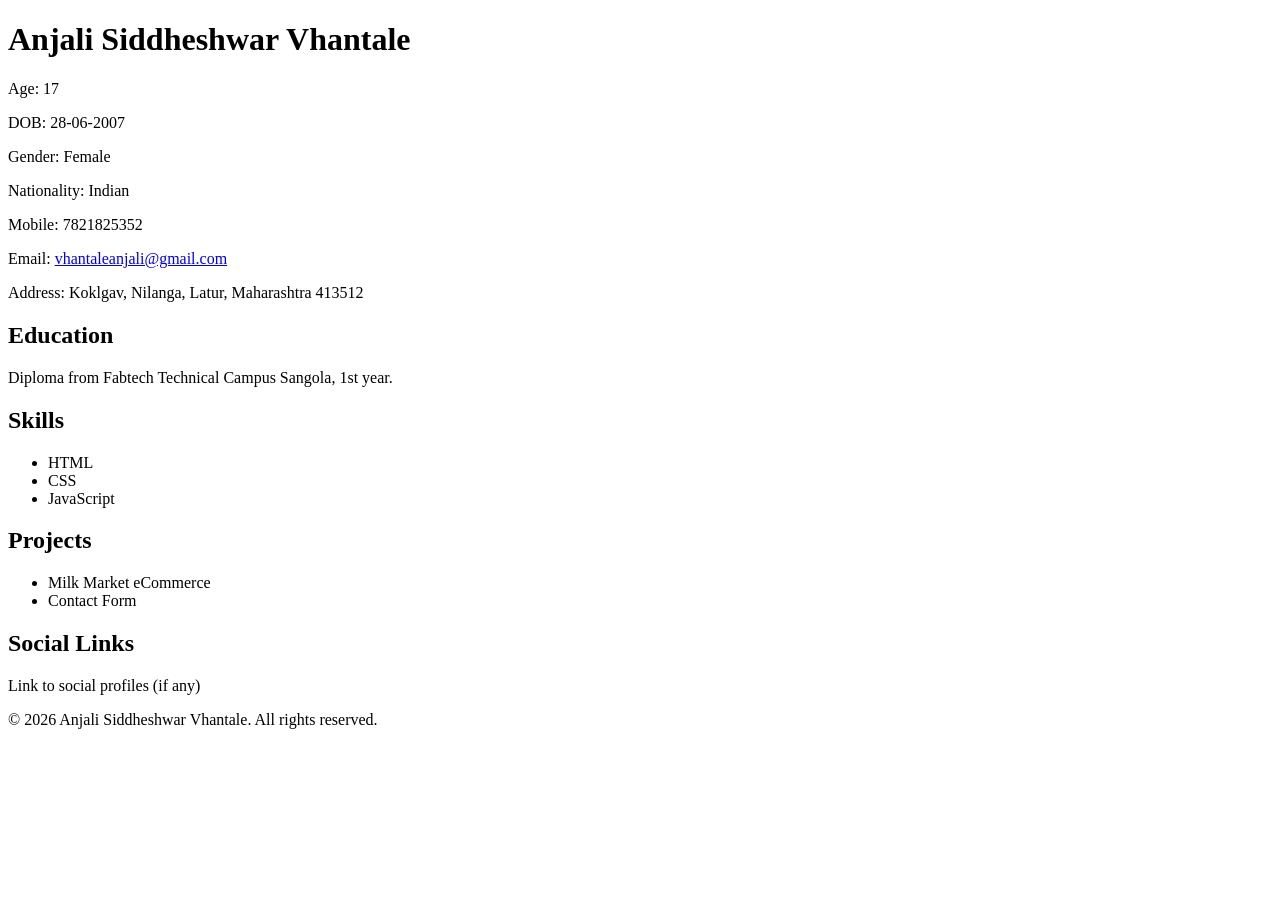
==== index.html @ 1d616eb3 "Create index.html for Anjali Siddheshwar Vhantale's portfolio" ====
<!DOCTYPE html>
<html lang="en">
<head>
    <meta charset="UTF-8">
    <meta name="viewport" content="width=device-width, initial-scale=1.0">
    <title>Anjali Siddheshwar Vhantale's Portfolio</title>
    <link rel="stylesheet" href="styles.css">
</head>
<body>
    <header>
        <h1>Anjali Siddheshwar Vhantale</h1>
        <p>Age: 17</p>
        <p>DOB: 28-06-2007</p>
        <p>Gender: Female</p>
        <p>Nationality: Indian</p>
        <p>Mobile: 7821825352</p>
        <p>Email: <a href="mailto:vhantaleanjali@gmail.com">vhantaleanjali@gmail.com</a></p>
        <p>Address: Koklgav, Nilanga, Latur, Maharashtra 413512</p>
    </header>
    <main>
        <section>
            <h2>Education</h2>
            <p>Diploma from Fabtech Technical Campus Sangola, 1st year.</p>
        </section>
        <section>
            <h2>Skills</h2>
            <ul>
                <li>HTML</li>
                <li>CSS</li>
                <li>JavaScript</li>
            </ul>
        </section>
        <section>
            <h2>Projects</h2>
            <ul>
                <li>Milk Market eCommerce</li>
                <li>Contact Form</li>
            </ul>
        </section>
        <section>
            <h2>Social Links</h2>
            <p>Link to social profiles (if any)</p>
        </section>
    </main>
    <footer>
        <p>&copy; 2026 Anjali Siddheshwar Vhantale. All rights reserved.</p>
    </footer>
</body>
</html>
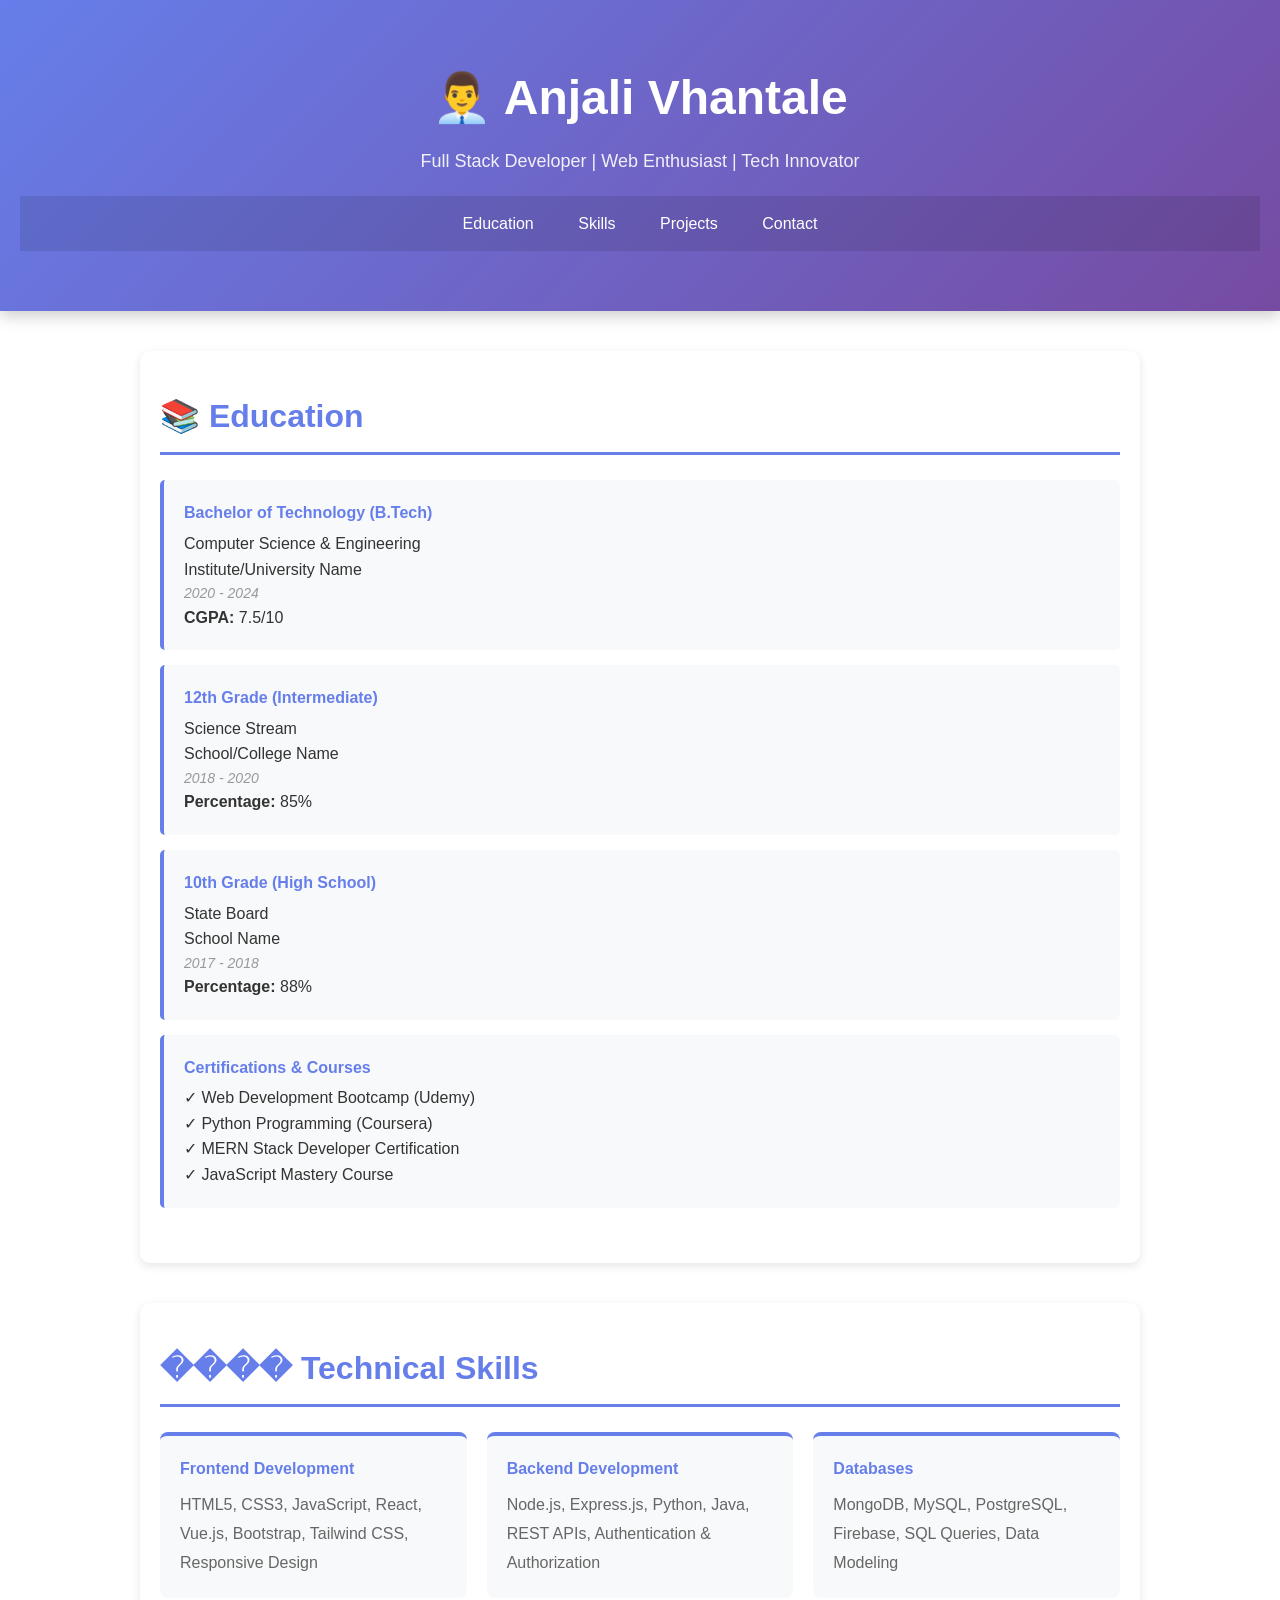
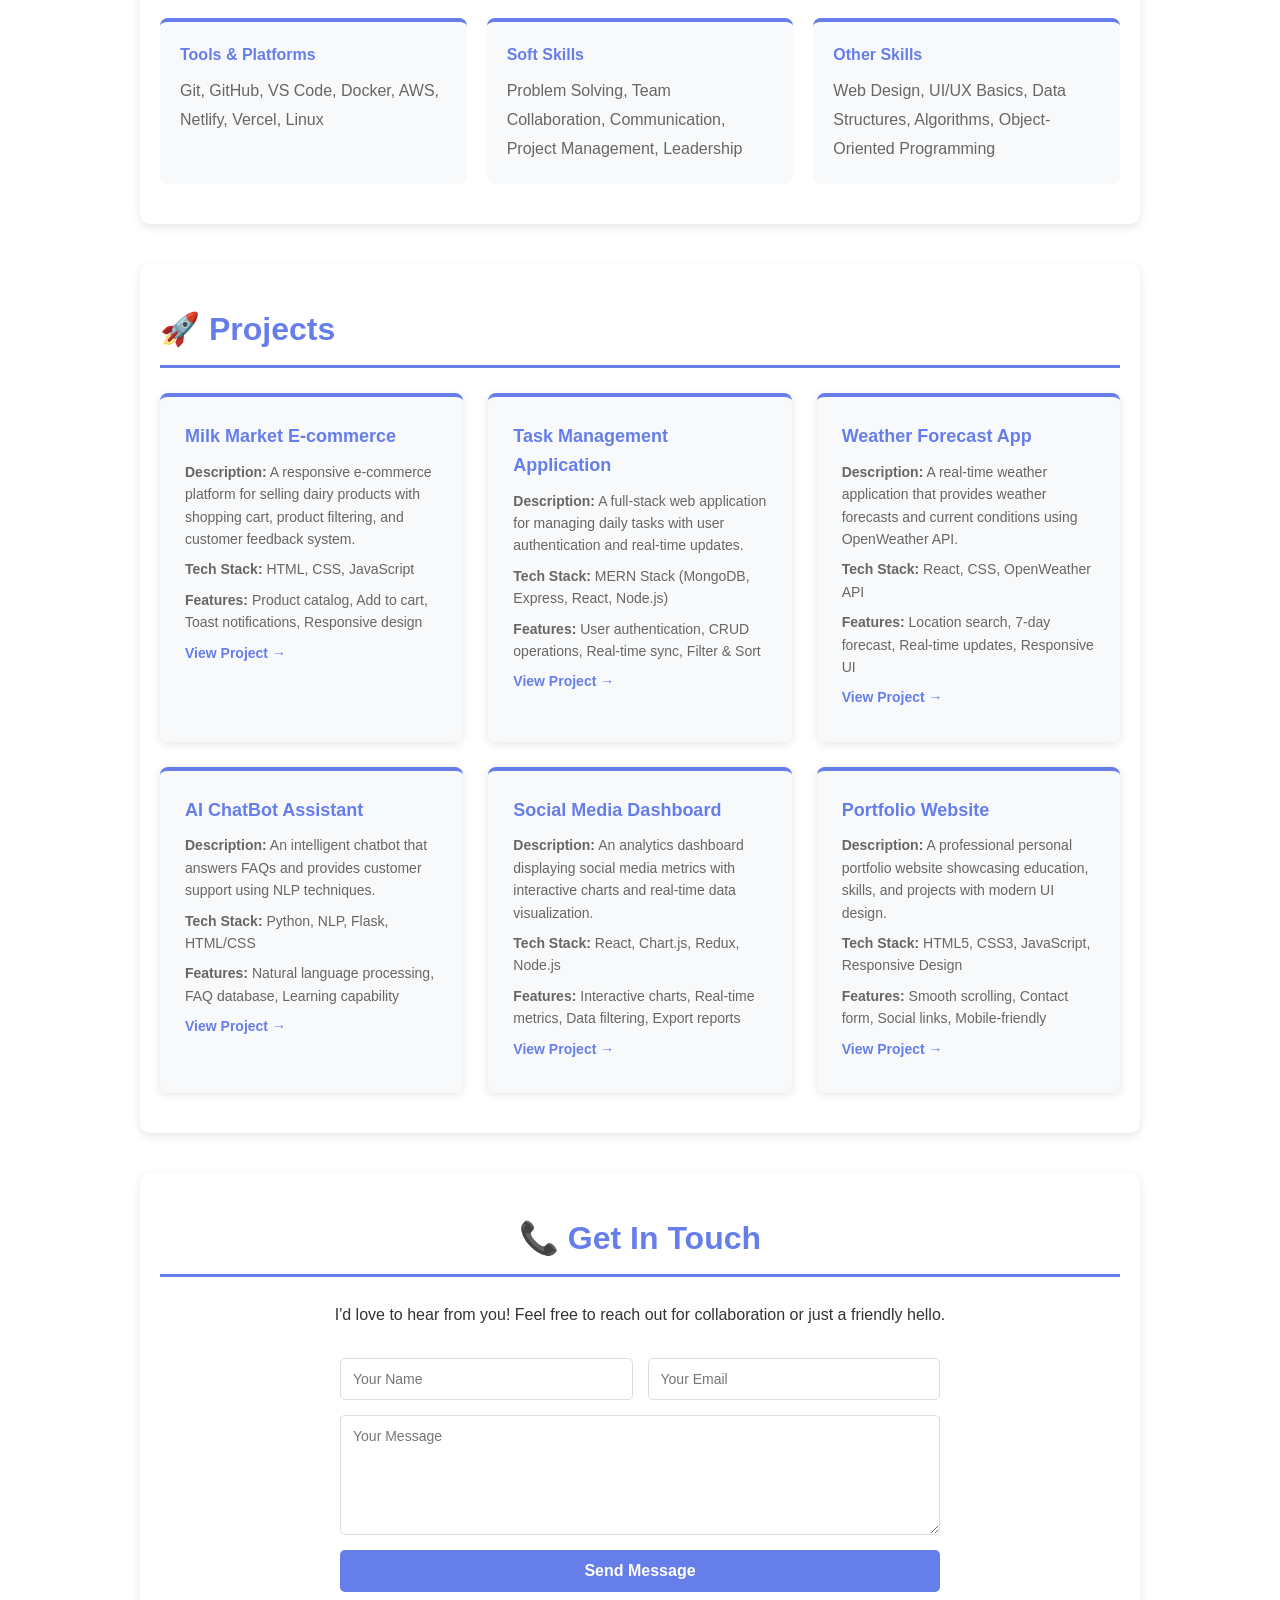
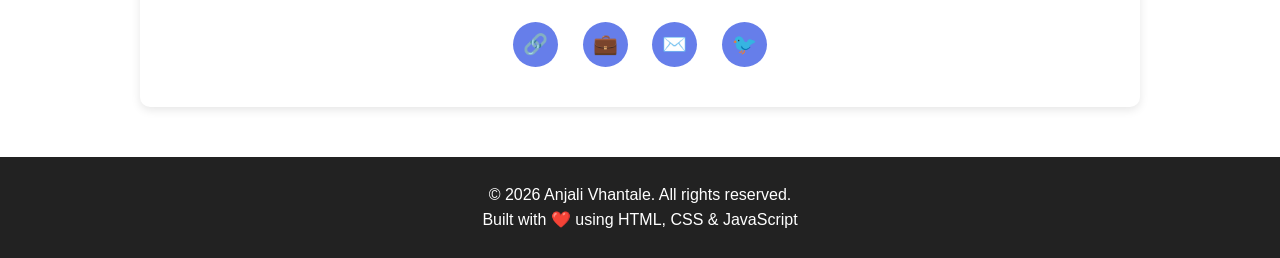
==== commit 18a34bc4: "Create index.html" ====
--- a/index.html
+++ b/index.html
@@ -3,47 +3,502 @@
 <head>
     <meta charset="UTF-8">
     <meta name="viewport" content="width=device-width, initial-scale=1.0">
-    <title>Anjali Siddheshwar Vhantale's Portfolio</title>
-    <link rel="stylesheet" href="styles.css">
+    <title>Anjali Vhantale - Portfolio</title>
+    <style>
+        * {
+            margin: 0;
+            padding: 0;
+            box-sizing: border-box;
+        }
+
+        body {
+            font-family: 'Segoe UI', Tahoma, Geneva, Verdana, sans-serif;
+            line-height: 1.6;
+            color: #333;
+        }
+
+        header {
+            background: linear-gradient(135deg, #667eea 0%, #764ba2 100%);
+            color: white;
+            padding: 60px 20px;
+            text-align: center;
+            position: sticky;
+            top: 0;
+            z-index: 100;
+            box-shadow: 0 5px 15px rgba(0, 0, 0, 0.2);
+        }
+
+        header h1 {
+            font-size: 48px;
+            margin-bottom: 10px;
+        }
+
+        header p {
+            font-size: 18px;
+            opacity: 0.9;
+        }
+
+        nav {
+            background: rgba(0, 0, 0, 0.1);
+            padding: 15px 0;
+            text-align: center;
+            margin-top: 20px;
+        }
+
+        nav a {
+            color: white;
+            text-decoration: none;
+            margin: 0 20px;
+            font-size: 16px;
+            transition: color 0.3s;
+        }
+
+        nav a:hover {
+            color: #ffd700;
+        }
+
+        section {
+            max-width: 1000px;
+            margin: 40px auto;
+            padding: 40px 20px;
+            background: white;
+            border-radius: 10px;
+            box-shadow: 0 3px 10px rgba(0, 0, 0, 0.1);
+        }
+
+        h2 {
+            color: #667eea;
+            font-size: 32px;
+            margin-bottom: 25px;
+            border-bottom: 3px solid #667eea;
+            padding-bottom: 10px;
+        }
+
+        h3 {
+            color: #333;
+            font-size: 22px;
+            margin-top: 20px;
+            margin-bottom: 10px;
+        }
+
+        .education-item {
+            background: #f8f9fa;
+            padding: 20px;
+            margin: 15px 0;
+            border-left: 4px solid #667eea;
+            border-radius: 5px;
+        }
+
+        .education-item h4 {
+            color: #667eea;
+            margin-bottom: 5px;
+        }
+
+        .date {
+            color: #999;
+            font-size: 14px;
+            font-style: italic;
+        }
+
+        .skills-grid {
+            display: grid;
+            grid-template-columns: repeat(auto-fit, minmax(250px, 1fr));
+            gap: 20px;
+            margin-top: 20px;
+        }
+
+        .skill-box {
+            background: #f8f9fa;
+            padding: 20px;
+            border-radius: 8px;
+            border-top: 4px solid #667eea;
+        }
+
+        .skill-box h4 {
+            color: #667eea;
+            margin-bottom: 10px;
+        }
+
+        .skill-box p {
+            color: #666;
+            line-height: 1.8;
+        }
+
+        .projects-grid {
+            display: grid;
+            grid-template-columns: repeat(auto-fit, minmax(300px, 1fr));
+            gap: 25px;
+            margin-top: 20px;
+        }
+
+        .project-card {
+            background: #f8f9fa;
+            padding: 25px;
+            border-radius: 8px;
+            box-shadow: 0 2px 8px rgba(0, 0, 0, 0.1);
+            transition: transform 0.3s, box-shadow 0.3s;
+            border-top: 4px solid #667eea;
+        }
+
+        .project-card:hover {
+            transform: translateY(-8px);
+            box-shadow: 0 5px 15px rgba(0, 0, 0, 0.15);
+        }
+
+        .project-card h4 {
+            color: #667eea;
+            margin-bottom: 10px;
+            font-size: 18px;
+        }
+
+        .project-card p {
+            color: #666;
+            margin: 8px 0;
+            font-size: 14px;
+        }
+
+        .project-card a {
+            color: #667eea;
+            text-decoration: none;
+            font-weight: bold;
+        }
+
+        .project-card a:hover {
+            text-decoration: underline;
+        }
+
+        .contact-section {
+            text-align: center;
+        }
+
+        .contact-form {
+            max-width: 600px;
+            margin: 30px auto;
+            display: grid;
+            grid-template-columns: 1fr 1fr;
+            gap: 15px;
+        }
+
+        .contact-form input,
+        .contact-form textarea {
+            padding: 12px;
+            border: 1px solid #ddd;
+            border-radius: 5px;
+            font-family: inherit;
+            font-size: 14px;
+        }
+
+        .contact-form input:focus,
+        .contact-form textarea:focus {
+            outline: none;
+            border-color: #667eea;
+            box-shadow: 0 0 5px rgba(102, 126, 234, 0.3);
+        }
+
+        .contact-form textarea {
+            grid-column: 1 / -1;
+            min-height: 120px;
+            resize: vertical;
+        }
+
+        .contact-form button {
+            grid-column: 1 / -1;
+            background: #667eea;
+            color: white;
+            padding: 12px;
+            border: none;
+            border-radius: 5px;
+            font-size: 16px;
+            cursor: pointer;
+            transition: background 0.3s;
+            font-weight: bold;
+        }
+
+        .contact-form button:hover {
+            background: #764ba2;
+        }
+
+        .social-links {
+            margin-top: 30px;
+        }
+
+        .social-links a {
+            display: inline-block;
+            width: 45px;
+            height: 45px;
+            background: #667eea;
+            color: white;
+            border-radius: 50%;
+            text-decoration: none;
+            margin: 0 10px;
+            line-height: 45px;
+            font-size: 20px;
+            transition: background 0.3s, transform 0.3s;
+        }
+
+        .social-links a:hover {
+            background: #764ba2;
+            transform: scale(1.1);
+        }
+
+        footer {
+            background: #222;
+            color: white;
+            text-align: center;
+            padding: 25px;
+            margin-top: 50px;
+        }
+
+        .back-to-top {
+            position: fixed;
+            bottom: 30px;
+            right: 30px;
+            background: #667eea;
+            color: white;
+            width: 50px;
+            height: 50px;
+            border-radius: 50%;
+            text-align: center;
+            line-height: 50px;
+            cursor: pointer;
+            display: none;
+            transition: background 0.3s;
+            z-index: 99;
+        }
+
+        .back-to-top:hover {
+            background: #764ba2;
+        }
+
+        @media (max-width: 768px) {
+            header h1 {
+                font-size: 32px;
+            }
+
+            nav a {
+                margin: 0 10px;
+                font-size: 14px;
+            }
+
+            section {
+                margin: 20px auto;
+                padding: 20px;
+            }
+
+            .contact-form {
+                grid-template-columns: 1fr;
+            }
+
+            .skills-grid {
+                grid-template-columns: 1fr;
+            }
+
+            .projects-grid {
+                grid-template-columns: 1fr;
+            }
+        }
+    </style>
 </head>
 <body>
     <header>
-        <h1>Anjali Siddheshwar Vhantale</h1>
-        <p>Age: 17</p>
-        <p>DOB: 28-06-2007</p>
-        <p>Gender: Female</p>
-        <p>Nationality: Indian</p>
-        <p>Mobile: 7821825352</p>
-        <p>Email: <a href="mailto:vhantaleanjali@gmail.com">vhantaleanjali@gmail.com</a></p>
-        <p>Address: Koklgav, Nilanga, Latur, Maharashtra 413512</p>
+        <h1>👨‍💼 Anjali Vhantale</h1>
+        <p>Full Stack Developer | Web Enthusiast | Tech Innovator</p>
+        <nav>
+            <a href="#education">Education</a>
+            <a href="#skills">Skills</a>
+            <a href="#projects">Projects</a>
+            <a href="#contact">Contact</a>
+        </nav>
     </header>
-    <main>
-        <section>
-            <h2>Education</h2>
-            <p>Diploma from Fabtech Technical Campus Sangola, 1st year.</p>
-        </section>
-        <section>
-            <h2>Skills</h2>
-            <ul>
-                <li>HTML</li>
-                <li>CSS</li>
-                <li>JavaScript</li>
-            </ul>
-        </section>
-        <section>
-            <h2>Projects</h2>
-            <ul>
-                <li>Milk Market eCommerce</li>
-                <li>Contact Form</li>
-            </ul>
-        </section>
-        <section>
-            <h2>Social Links</h2>
-            <p>Link to social profiles (if any)</p>
-        </section>
-    </main>
+
+    <!-- Education Section -->
+    <section id="education">
+        <h2>📚 Education</h2>
+        
+        <div class="education-item">
+            <h4>Bachelor of Technology (B.Tech)</h4>
+            <p>Computer Science & Engineering</p>
+            <p>Institute/University Name</p>
+            <p class="date">2020 - 2024</p>
+            <p><strong>CGPA:</strong> 7.5/10</p>
+        </div>
+
+        <div class="education-item">
+            <h4>12th Grade (Intermediate)</h4>
+            <p>Science Stream</p>
+            <p>School/College Name</p>
+            <p class="date">2018 - 2020</p>
+            <p><strong>Percentage:</strong> 85%</p>
+        </div>
+
+        <div class="education-item">
+            <h4>10th Grade (High School)</h4>
+            <p>State Board</p>
+            <p>School Name</p>
+            <p class="date">2017 - 2018</p>
+            <p><strong>Percentage:</strong> 88%</p>
+        </div>
+
+        <div class="education-item">
+            <h4>Certifications & Courses</h4>
+            <p>✓ Web Development Bootcamp (Udemy)</p>
+            <p>✓ Python Programming (Coursera)</p>
+            <p>✓ MERN Stack Developer Certification</p>
+            <p>✓ JavaScript Mastery Course</p>
+        </div>
+    </section>
+
+    <!-- Skills Section -->
+    <section id="skills">
+        <h2>���� Technical Skills</h2>
+        
+        <div class="skills-grid">
+            <div class="skill-box">
+                <h4>Frontend Development</h4>
+                <p>HTML5, CSS3, JavaScript, React, Vue.js, Bootstrap, Tailwind CSS, Responsive Design</p>
+            </div>
+
+            <div class="skill-box">
+                <h4>Backend Development</h4>
+                <p>Node.js, Express.js, Python, Java, REST APIs, Authentication & Authorization</p>
+            </div>
+
+            <div class="skill-box">
+                <h4>Databases</h4>
+                <p>MongoDB, MySQL, PostgreSQL, Firebase, SQL Queries, Data Modeling</p>
+            </div>
+
+            <div class="skill-box">
+                <h4>Tools & Platforms</h4>
+                <p>Git, GitHub, VS Code, Docker, AWS, Netlify, Vercel, Linux</p>
+            </div>
+
+            <div class="skill-box">
+                <h4>Soft Skills</h4>
+                <p>Problem Solving, Team Collaboration, Communication, Project Management, Leadership</p>
+            </div>
+
+            <div class="skill-box">
+                <h4>Other Skills</h4>
+                <p>Web Design, UI/UX Basics, Data Structures, Algorithms, Object-Oriented Programming</p>
+            </div>
+        </div>
+    </section>
+
+    <!-- Projects Section -->
+    <section id="projects">
+        <h2>🚀 Projects</h2>
+        
+        <div class="projects-grid">
+            <div class="project-card">
+                <h4>Milk Market E-commerce</h4>
+                <p><strong>Description:</strong> A responsive e-commerce platform for selling dairy products with shopping cart, product filtering, and customer feedback system.</p>
+                <p><strong>Tech Stack:</strong> HTML, CSS, JavaScript</p>
+                <p><strong>Features:</strong> Product catalog, Add to cart, Toast notifications, Responsive design</p>
+                <p><a href="https://anjalivhantale.github.io/milk-product/" target="_blank">View Project →</a></p>
+            </div>
+
+            <div class="project-card">
+                <h4>Task Management Application</h4>
+                <p><strong>Description:</strong> A full-stack web application for managing daily tasks with user authentication and real-time updates.</p>
+                <p><strong>Tech Stack:</strong> MERN Stack (MongoDB, Express, React, Node.js)</p>
+                <p><strong>Features:</strong> User authentication, CRUD operations, Real-time sync, Filter & Sort</p>
+                <p><a href="#" target="_blank">View Project →</a></p>
+            </div>
+
+            <div class="project-card">
+                <h4>Weather Forecast App</h4>
+                <p><strong>Description:</strong> A real-time weather application that provides weather forecasts and current conditions using OpenWeather API.</p>
+                <p><strong>Tech Stack:</strong> React, CSS, OpenWeather API</p>
+                <p><strong>Features:</strong> Location search, 7-day forecast, Real-time updates, Responsive UI</p>
+                <p><a href="#" target="_blank">View Project →</a></p>
+            </div>
+
+            <div class="project-card">
+                <h4>AI ChatBot Assistant</h4>
+                <p><strong>Description:</strong> An intelligent chatbot that answers FAQs and provides customer support using NLP techniques.</p>
+                <p><strong>Tech Stack:</strong> Python, NLP, Flask, HTML/CSS</p>
+                <p><strong>Features:</strong> Natural language processing, FAQ database, Learning capability</p>
+                <p><a href="#" target="_blank">View Project →</a></p>
+            </div>
+
+            <div class="project-card">
+                <h4>Social Media Dashboard</h4>
+                <p><strong>Description:</strong> An analytics dashboard displaying social media metrics with interactive charts and real-time data visualization.</p>
+                <p><strong>Tech Stack:</strong> React, Chart.js, Redux, Node.js</p>
+                <p><strong>Features:</strong> Interactive charts, Real-time metrics, Data filtering, Export reports</p>
+                <p><a href="#" target="_blank">View Project →</a></p>
+            </div>
+
+            <div class="project-card">
+                <h4>Portfolio Website</h4>
+                <p><strong>Description:</strong> A professional personal portfolio website showcasing education, skills, and projects with modern UI design.</p>
+                <p><strong>Tech Stack:</strong> HTML5, CSS3, JavaScript, Responsive Design</p>
+                <p><strong>Features:</strong> Smooth scrolling, Contact form, Social links, Mobile-friendly</p>
+                <p><a href="#" target="_blank">View Project →</a></p>
+            </div>
+        </div>
+    </section>
+
+    <!-- Contact Section -->
+    <section id="contact" class="contact-section">
+        <h2>📞 Get In Touch</h2>
+        <p>I'd love to hear from you! Feel free to reach out for collaboration or just a friendly hello.</p>
+
+        <form class="contact-form">
+            <input type="text" placeholder="Your Name" required>
+            <input type="email" placeholder="Your Email" required>
+            <textarea placeholder="Your Message" required></textarea>
+            <button type="submit">Send Message</button>
+        </form>
+
+        <div class="social-links">
+            <a href="https://github.com/anjalivhantale" target="_blank" title="GitHub">🔗</a>
+            <a href="https://linkedin.com/in/anjalivhantale" target="_blank" title="LinkedIn">💼</a>
+            <a href="mailto:vhantaleanjali@gmail.com" title="Email">✉️</a>
+            <a href="https://twitter.com" target="_blank" title="Twitter">🐦</a>
+        </div>
+    </section>
+
     <footer>
-        <p>&copy; 2026 Anjali Siddheshwar Vhantale. All rights reserved.</p>
+        <p>&copy; 2026 Anjali Vhantale. All rights reserved.</p>
+        <p>Built with ❤️ using HTML, CSS & JavaScript</p>
     </footer>
+
+    <div class="back-to-top" onclick="scrollToTop()">↑</div>
+
+    <script>
+        // Smooth scrolling for navigation links
+        document.querySelectorAll('a[href^="#"]').forEach(anchor => {
+            anchor.addEventListener('click', function (e) {
+                e.preventDefault();
+                const target = document.querySelector(this.getAttribute('href'));
+                if (target) {
+                    target.scrollIntoView({ behavior: 'smooth', block: 'start' });
+                }
+            });
+        });
+
+        // Back to top button
+        window.addEventListener('scroll', function() {
+            const backToTop = document.querySelector('.back-to-top');
+            if (window.scrollY > 300) {
+                backToTop.style.display = 'block';
+            } else {
+                backToTop.style.display = 'none';
+            }
+        });
+
+        function scrollToTop() {
+            window.scrollTo({ top: 0, behavior: 'smooth' });
+        }
+
+        // Contact form handling
+        document.querySelector('.contact-form').addEventListener('submit', function(e) {
+            e.preventDefault();
+            alert('Thank you for your message! I will get back to you soon.');
+            this.reset();
+        });
+    </script>
 </body>
-</html>+</html>
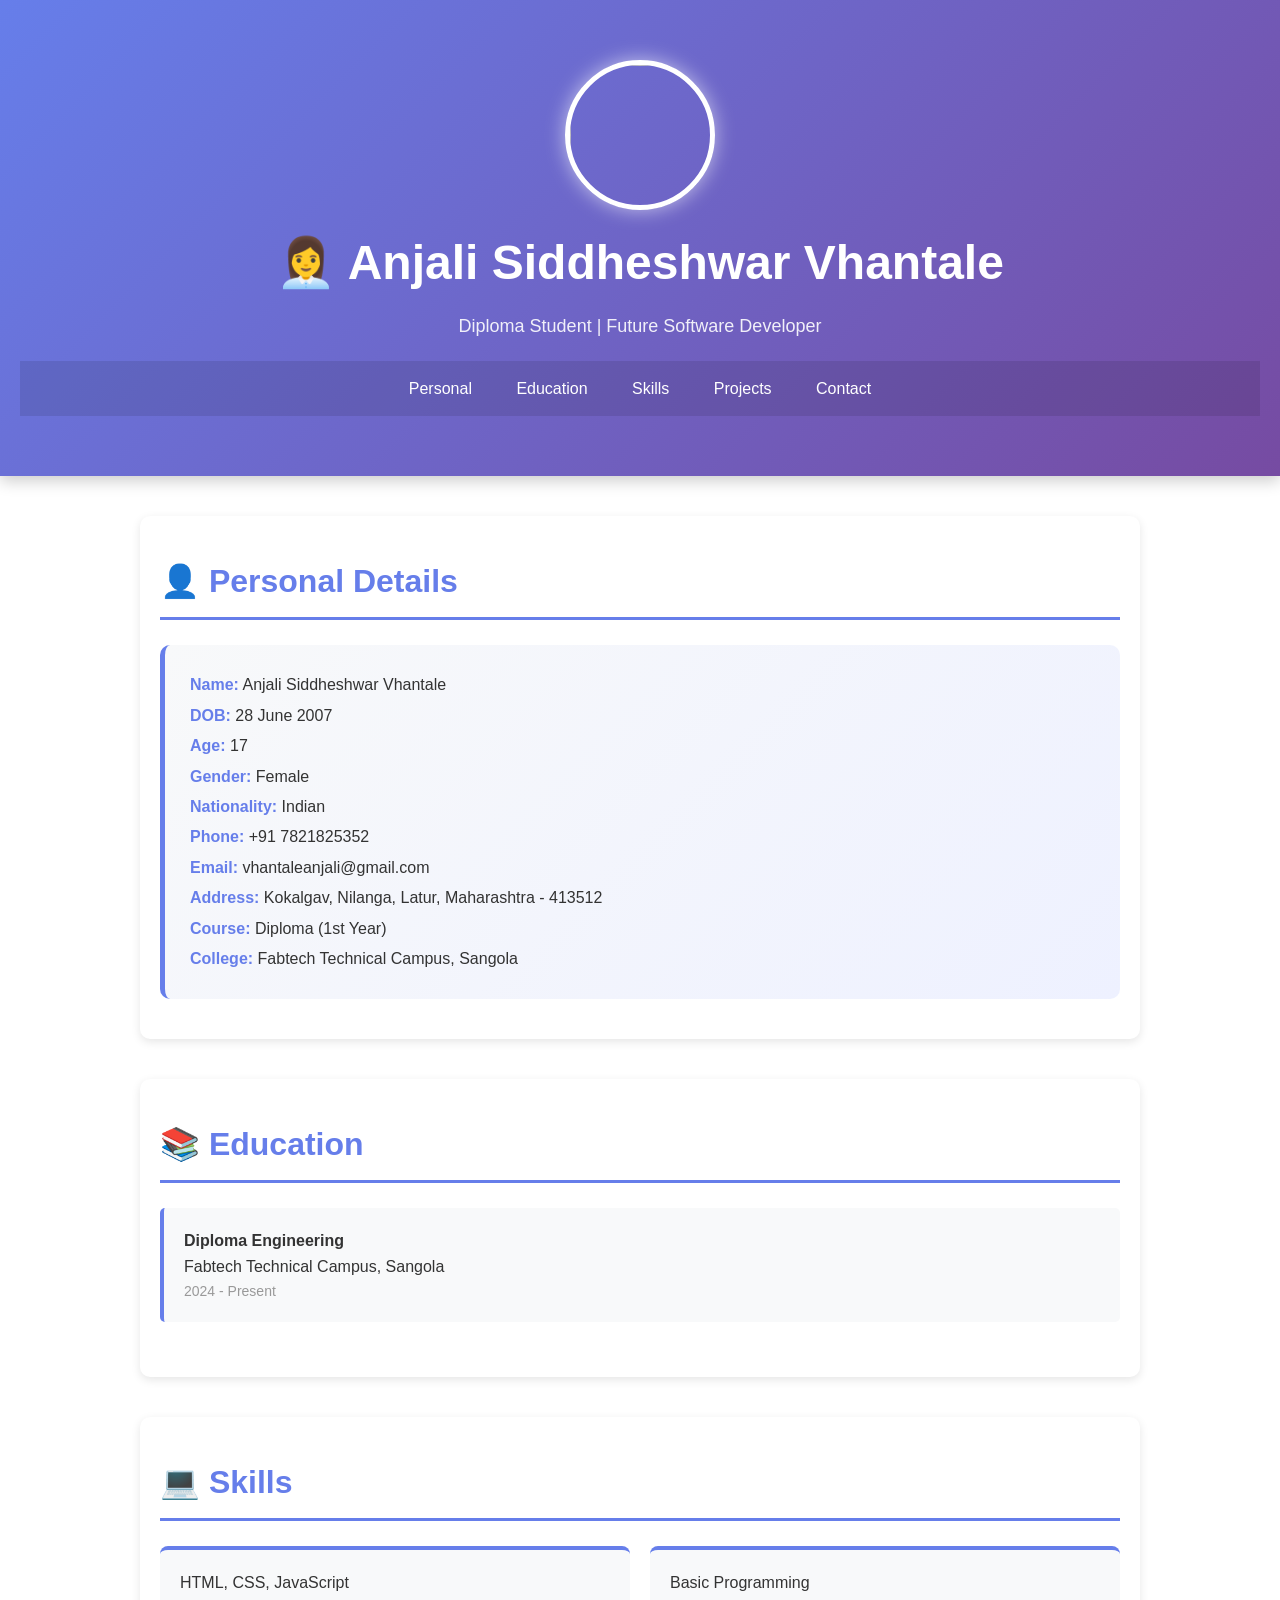
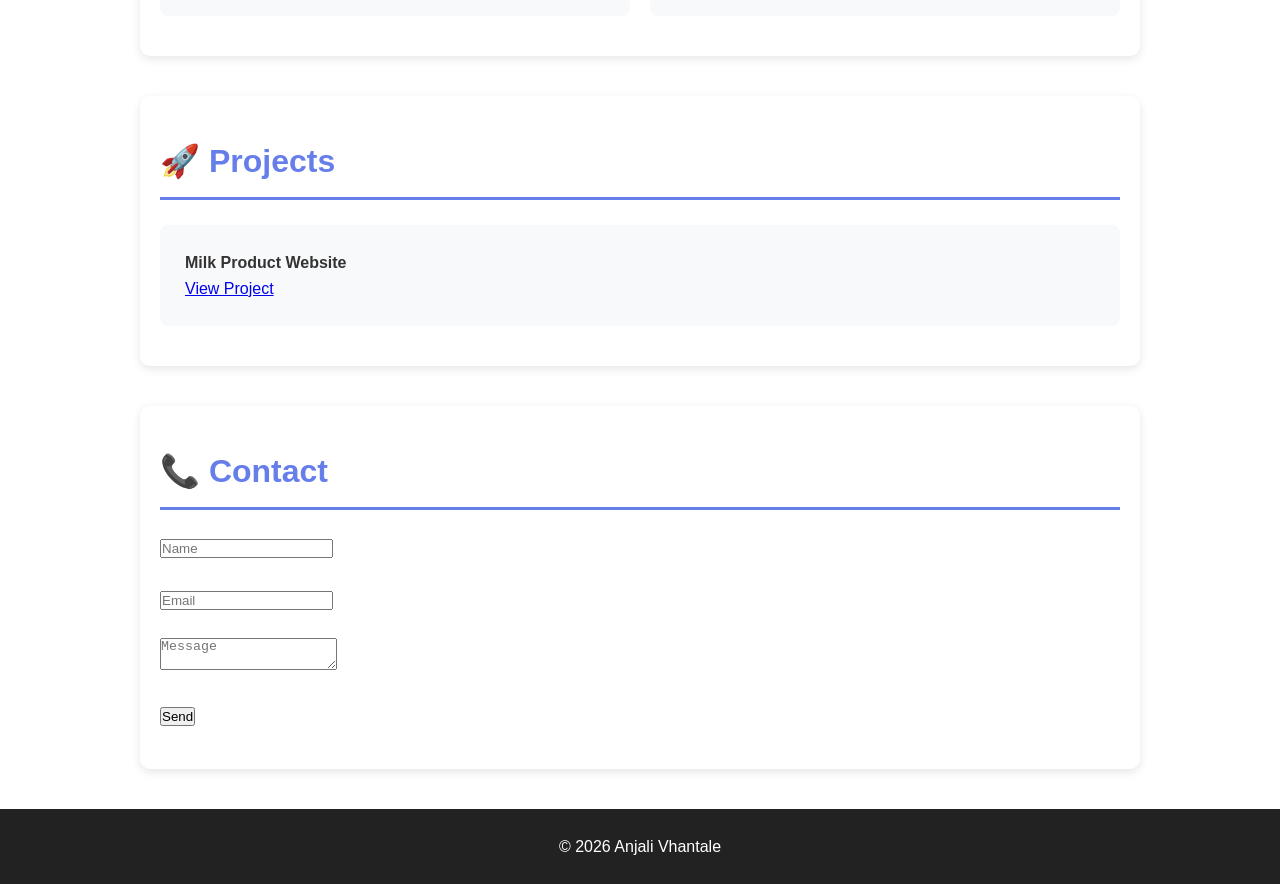
==== commit cea533b7: "Update index.html" ====
--- a/index.html
+++ b/index.html
@@ -28,6 +28,23 @@
             box-shadow: 0 5px 15px rgba(0, 0, 0, 0.2);
         }
 
+        /* ✅ Profile Image */
+        .profile-pic {
+            width: 150px;
+            height: 150px;
+            border-radius: 50%;
+            object-fit: cover;
+            border: 5px solid white;
+            margin-bottom: 15px;
+            box-shadow: 0 0 20px rgba(255,255,255,0.6);
+            transition: 0.4s;
+        }
+
+        .profile-pic:hover {
+            transform: scale(1.08);
+            box-shadow: 0 0 30px rgba(255,255,255,0.9);
+        }
+
         header h1 {
             font-size: 48px;
             margin-bottom: 10px;
@@ -74,6 +91,19 @@
             padding-bottom: 10px;
         }
 
+        /* Personal Card */
+        .personal-card {
+            background: linear-gradient(135deg, #f8f9fa, #eef1ff);
+            padding: 25px;
+            border-radius: 10px;
+            border-left: 5px solid #667eea;
+            line-height: 1.9;
+        }
+
+        .personal-card strong {
+            color: #667eea;
+        }
+
         h3 {
             color: #333;
             font-size: 22px;
@@ -89,22 +119,15 @@
             border-radius: 5px;
         }
 
-        .education-item h4 {
-            color: #667eea;
-            margin-bottom: 5px;
-        }
-
         .date {
             color: #999;
             font-size: 14px;
-            font-style: italic;
         }
 
         .skills-grid {
             display: grid;
             grid-template-columns: repeat(auto-fit, minmax(250px, 1fr));
             gap: 20px;
-            margin-top: 20px;
         }
 
         .skill-box {
@@ -114,131 +137,21 @@
             border-top: 4px solid #667eea;
         }
 
-        .skill-box h4 {
-            color: #667eea;
-            margin-bottom: 10px;
-        }
-
-        .skill-box p {
-            color: #666;
-            line-height: 1.8;
-        }
-
         .projects-grid {
             display: grid;
             grid-template-columns: repeat(auto-fit, minmax(300px, 1fr));
             gap: 25px;
-            margin-top: 20px;
         }
 
         .project-card {
             background: #f8f9fa;
             padding: 25px;
             border-radius: 8px;
-            box-shadow: 0 2px 8px rgba(0, 0, 0, 0.1);
-            transition: transform 0.3s, box-shadow 0.3s;
-            border-top: 4px solid #667eea;
+            transition: 0.3s;
         }
 
         .project-card:hover {
             transform: translateY(-8px);
-            box-shadow: 0 5px 15px rgba(0, 0, 0, 0.15);
-        }
-
-        .project-card h4 {
-            color: #667eea;
-            margin-bottom: 10px;
-            font-size: 18px;
-        }
-
-        .project-card p {
-            color: #666;
-            margin: 8px 0;
-            font-size: 14px;
-        }
-
-        .project-card a {
-            color: #667eea;
-            text-decoration: none;
-            font-weight: bold;
-        }
-
-        .project-card a:hover {
-            text-decoration: underline;
-        }
-
-        .contact-section {
-            text-align: center;
-        }
-
-        .contact-form {
-            max-width: 600px;
-            margin: 30px auto;
-            display: grid;
-            grid-template-columns: 1fr 1fr;
-            gap: 15px;
-        }
-
-        .contact-form input,
-        .contact-form textarea {
-            padding: 12px;
-            border: 1px solid #ddd;
-            border-radius: 5px;
-            font-family: inherit;
-            font-size: 14px;
-        }
-
-        .contact-form input:focus,
-        .contact-form textarea:focus {
-            outline: none;
-            border-color: #667eea;
-            box-shadow: 0 0 5px rgba(102, 126, 234, 0.3);
-        }
-
-        .contact-form textarea {
-            grid-column: 1 / -1;
-            min-height: 120px;
-            resize: vertical;
-        }
-
-        .contact-form button {
-            grid-column: 1 / -1;
-            background: #667eea;
-            color: white;
-            padding: 12px;
-            border: none;
-            border-radius: 5px;
-            font-size: 16px;
-            cursor: pointer;
-            transition: background 0.3s;
-            font-weight: bold;
-        }
-
-        .contact-form button:hover {
-            background: #764ba2;
-        }
-
-        .social-links {
-            margin-top: 30px;
-        }
-
-        .social-links a {
-            display: inline-block;
-            width: 45px;
-            height: 45px;
-            background: #667eea;
-            color: white;
-            border-radius: 50%;
-            text-decoration: none;
-            margin: 0 10px;
-            line-height: 45px;
-            font-size: 20px;
-            transition: background 0.3s, transform 0.3s;
-        }
-
-        .social-links a:hover {
-            background: #764ba2;
-            transform: scale(1.1);
         }
 
         footer {
@@ -246,259 +159,85 @@
             color: white;
             text-align: center;
             padding: 25px;
-            margin-top: 50px;
-        }
-
-        .back-to-top {
-            position: fixed;
-            bottom: 30px;
-            right: 30px;
-            background: #667eea;
-            color: white;
-            width: 50px;
-            height: 50px;
-            border-radius: 50%;
-            text-align: center;
-            line-height: 50px;
-            cursor: pointer;
-            display: none;
-            transition: background 0.3s;
-            z-index: 99;
-        }
-
-        .back-to-top:hover {
-            background: #764ba2;
-        }
-
-        @media (max-width: 768px) {
-            header h1 {
-                font-size: 32px;
-            }
-
-            nav a {
-                margin: 0 10px;
-                font-size: 14px;
-            }
-
-            section {
-                margin: 20px auto;
-                padding: 20px;
-            }
-
-            .contact-form {
-                grid-template-columns: 1fr;
-            }
-
-            .skills-grid {
-                grid-template-columns: 1fr;
-            }
-
-            .projects-grid {
-                grid-template-columns: 1fr;
-            }
         }
     </style>
 </head>
+
 <body>
-    <header>
-        <h1>👨‍💼 Anjali Vhantale</h1>
-        <p>Full Stack Developer | Web Enthusiast | Tech Innovator</p>
-        <nav>
-            <a href="#education">Education</a>
-            <a href="#skills">Skills</a>
-            <a href="#projects">Projects</a>
-            <a href="#contact">Contact</a>
-        </nav>
-    </header>
-
-    <!-- Education Section -->
-    <section id="education">
-        <h2>📚 Education</h2>
-        
-        <div class="education-item">
-            <h4>Bachelor of Technology (B.Tech)</h4>
-            <p>Computer Science & Engineering</p>
-            <p>Institute/University Name</p>
-            <p class="date">2020 - 2024</p>
-            <p><strong>CGPA:</strong> 7.5/10</p>
+
+<header>
+    <img src="profile.jpg" class="profile-pic">
+    <h1>👩‍💼 Anjali Siddheshwar Vhantale</h1>
+    <p>Diploma Student | Future Software Developer</p>
+
+    <nav>
+        <a href="#personal">Personal</a>
+        <a href="#education">Education</a>
+        <a href="#skills">Skills</a>
+        <a href="#projects">Projects</a>
+        <a href="#contact">Contact</a>
+    </nav>
+</header>
+
+<!-- PERSONAL -->
+<section id="personal">
+    <h2>👤 Personal Details</h2>
+    <div class="personal-card">
+        <p><strong>Name:</strong> Anjali Siddheshwar Vhantale</p>
+        <p><strong>DOB:</strong> 28 June 2007</p>
+        <p><strong>Age:</strong> 17</p>
+        <p><strong>Gender:</strong> Female</p>
+        <p><strong>Nationality:</strong> Indian</p>
+        <p><strong>Phone:</strong> +91 7821825352</p>
+        <p><strong>Email:</strong> vhantaleanjali@gmail.com</p>
+        <p><strong>Address:</strong> Kokalgav, Nilanga, Latur, Maharashtra - 413512</p>
+        <p><strong>Course:</strong> Diploma (1st Year)</p>
+        <p><strong>College:</strong> Fabtech Technical Campus, Sangola</p>
+    </div>
+</section>
+
+<!-- EDUCATION -->
+<section id="education">
+    <h2>📚 Education</h2>
+    <div class="education-item">
+        <h4>Diploma Engineering</h4>
+        <p>Fabtech Technical Campus, Sangola</p>
+        <p class="date">2024 - Present</p>
+    </div>
+</section>
+
+<!-- SKILLS -->
+<section id="skills">
+    <h2>💻 Skills</h2>
+    <div class="skills-grid">
+        <div class="skill-box">HTML, CSS, JavaScript</div>
+        <div class="skill-box">Basic Programming</div>
+    </div>
+</section>
+
+<!-- PROJECT -->
+<section id="projects">
+    <h2>🚀 Projects</h2>
+    <div class="projects-grid">
+        <div class="project-card">
+            <h4>Milk Product Website</h4>
+            <a href="https://anjalivhantale.github.io/milk-product/">View Project</a>
         </div>
-
-        <div class="education-item">
-            <h4>12th Grade (Intermediate)</h4>
-            <p>Science Stream</p>
-            <p>School/College Name</p>
-            <p class="date">2018 - 2020</p>
-            <p><strong>Percentage:</strong> 85%</p>
-        </div>
-
-        <div class="education-item">
-            <h4>10th Grade (High School)</h4>
-            <p>State Board</p>
-            <p>School Name</p>
-            <p class="date">2017 - 2018</p>
-            <p><strong>Percentage:</strong> 88%</p>
-        </div>
-
-        <div class="education-item">
-            <h4>Certifications & Courses</h4>
-            <p>✓ Web Development Bootcamp (Udemy)</p>
-            <p>✓ Python Programming (Coursera)</p>
-            <p>✓ MERN Stack Developer Certification</p>
-            <p>✓ JavaScript Mastery Course</p>
-        </div>
-    </section>
-
-    <!-- Skills Section -->
-    <section id="skills">
-        <h2>���� Technical Skills</h2>
-        
-        <div class="skills-grid">
-            <div class="skill-box">
-                <h4>Frontend Development</h4>
-                <p>HTML5, CSS3, JavaScript, React, Vue.js, Bootstrap, Tailwind CSS, Responsive Design</p>
-            </div>
-
-            <div class="skill-box">
-                <h4>Backend Development</h4>
-                <p>Node.js, Express.js, Python, Java, REST APIs, Authentication & Authorization</p>
-            </div>
-
-            <div class="skill-box">
-                <h4>Databases</h4>
-                <p>MongoDB, MySQL, PostgreSQL, Firebase, SQL Queries, Data Modeling</p>
-            </div>
-
-            <div class="skill-box">
-                <h4>Tools & Platforms</h4>
-                <p>Git, GitHub, VS Code, Docker, AWS, Netlify, Vercel, Linux</p>
-            </div>
-
-            <div class="skill-box">
-                <h4>Soft Skills</h4>
-                <p>Problem Solving, Team Collaboration, Communication, Project Management, Leadership</p>
-            </div>
-
-            <div class="skill-box">
-                <h4>Other Skills</h4>
-                <p>Web Design, UI/UX Basics, Data Structures, Algorithms, Object-Oriented Programming</p>
-            </div>
-        </div>
-    </section>
-
-    <!-- Projects Section -->
-    <section id="projects">
-        <h2>🚀 Projects</h2>
-        
-        <div class="projects-grid">
-            <div class="project-card">
-                <h4>Milk Market E-commerce</h4>
-                <p><strong>Description:</strong> A responsive e-commerce platform for selling dairy products with shopping cart, product filtering, and customer feedback system.</p>
-                <p><strong>Tech Stack:</strong> HTML, CSS, JavaScript</p>
-                <p><strong>Features:</strong> Product catalog, Add to cart, Toast notifications, Responsive design</p>
-                <p><a href="https://anjalivhantale.github.io/milk-product/" target="_blank">View Project →</a></p>
-            </div>
-
-            <div class="project-card">
-                <h4>Task Management Application</h4>
-                <p><strong>Description:</strong> A full-stack web application for managing daily tasks with user authentication and real-time updates.</p>
-                <p><strong>Tech Stack:</strong> MERN Stack (MongoDB, Express, React, Node.js)</p>
-                <p><strong>Features:</strong> User authentication, CRUD operations, Real-time sync, Filter & Sort</p>
-                <p><a href="#" target="_blank">View Project →</a></p>
-            </div>
-
-            <div class="project-card">
-                <h4>Weather Forecast App</h4>
-                <p><strong>Description:</strong> A real-time weather application that provides weather forecasts and current conditions using OpenWeather API.</p>
-                <p><strong>Tech Stack:</strong> React, CSS, OpenWeather API</p>
-                <p><strong>Features:</strong> Location search, 7-day forecast, Real-time updates, Responsive UI</p>
-                <p><a href="#" target="_blank">View Project →</a></p>
-            </div>
-
-            <div class="project-card">
-                <h4>AI ChatBot Assistant</h4>
-                <p><strong>Description:</strong> An intelligent chatbot that answers FAQs and provides customer support using NLP techniques.</p>
-                <p><strong>Tech Stack:</strong> Python, NLP, Flask, HTML/CSS</p>
-                <p><strong>Features:</strong> Natural language processing, FAQ database, Learning capability</p>
-                <p><a href="#" target="_blank">View Project →</a></p>
-            </div>
-
-            <div class="project-card">
-                <h4>Social Media Dashboard</h4>
-                <p><strong>Description:</strong> An analytics dashboard displaying social media metrics with interactive charts and real-time data visualization.</p>
-                <p><strong>Tech Stack:</strong> React, Chart.js, Redux, Node.js</p>
-                <p><strong>Features:</strong> Interactive charts, Real-time metrics, Data filtering, Export reports</p>
-                <p><a href="#" target="_blank">View Project →</a></p>
-            </div>
-
-            <div class="project-card">
-                <h4>Portfolio Website</h4>
-                <p><strong>Description:</strong> A professional personal portfolio website showcasing education, skills, and projects with modern UI design.</p>
-                <p><strong>Tech Stack:</strong> HTML5, CSS3, JavaScript, Responsive Design</p>
-                <p><strong>Features:</strong> Smooth scrolling, Contact form, Social links, Mobile-friendly</p>
-                <p><a href="#" target="_blank">View Project →</a></p>
-            </div>
-        </div>
-    </section>
-
-    <!-- Contact Section -->
-    <section id="contact" class="contact-section">
-        <h2>📞 Get In Touch</h2>
-        <p>I'd love to hear from you! Feel free to reach out for collaboration or just a friendly hello.</p>
-
-        <form class="contact-form">
-            <input type="text" placeholder="Your Name" required>
-            <input type="email" placeholder="Your Email" required>
-            <textarea placeholder="Your Message" required></textarea>
-            <button type="submit">Send Message</button>
-        </form>
-
-        <div class="social-links">
-            <a href="https://github.com/anjalivhantale" target="_blank" title="GitHub">🔗</a>
-            <a href="https://linkedin.com/in/anjalivhantale" target="_blank" title="LinkedIn">💼</a>
-            <a href="mailto:vhantaleanjali@gmail.com" title="Email">✉️</a>
-            <a href="https://twitter.com" target="_blank" title="Twitter">🐦</a>
-        </div>
-    </section>
-
-    <footer>
-        <p>&copy; 2026 Anjali Vhantale. All rights reserved.</p>
-        <p>Built with ❤️ using HTML, CSS & JavaScript</p>
-    </footer>
-
-    <div class="back-to-top" onclick="scrollToTop()">↑</div>
-
-    <script>
-        // Smooth scrolling for navigation links
-        document.querySelectorAll('a[href^="#"]').forEach(anchor => {
-            anchor.addEventListener('click', function (e) {
-                e.preventDefault();
-                const target = document.querySelector(this.getAttribute('href'));
-                if (target) {
-                    target.scrollIntoView({ behavior: 'smooth', block: 'start' });
-                }
-            });
-        });
-
-        // Back to top button
-        window.addEventListener('scroll', function() {
-            const backToTop = document.querySelector('.back-to-top');
-            if (window.scrollY > 300) {
-                backToTop.style.display = 'block';
-            } else {
-                backToTop.style.display = 'none';
-            }
-        });
-
-        function scrollToTop() {
-            window.scrollTo({ top: 0, behavior: 'smooth' });
-        }
-
-        // Contact form handling
-        document.querySelector('.contact-form').addEventListener('submit', function(e) {
-            e.preventDefault();
-            alert('Thank you for your message! I will get back to you soon.');
-            this.reset();
-        });
-    </script>
+    </div>
+</section>
+
+<!-- CONTACT -->
+<section id="contact">
+    <h2>📞 Contact</h2>
+    <input placeholder="Name"><br><br>
+    <input placeholder="Email"><br><br>
+    <textarea placeholder="Message"></textarea><br><br>
+    <button>Send</button>
+</section>
+
+<footer>
+    <p>© 2026 Anjali Vhantale</p>
+</footer>
+
 </body>
 </html>
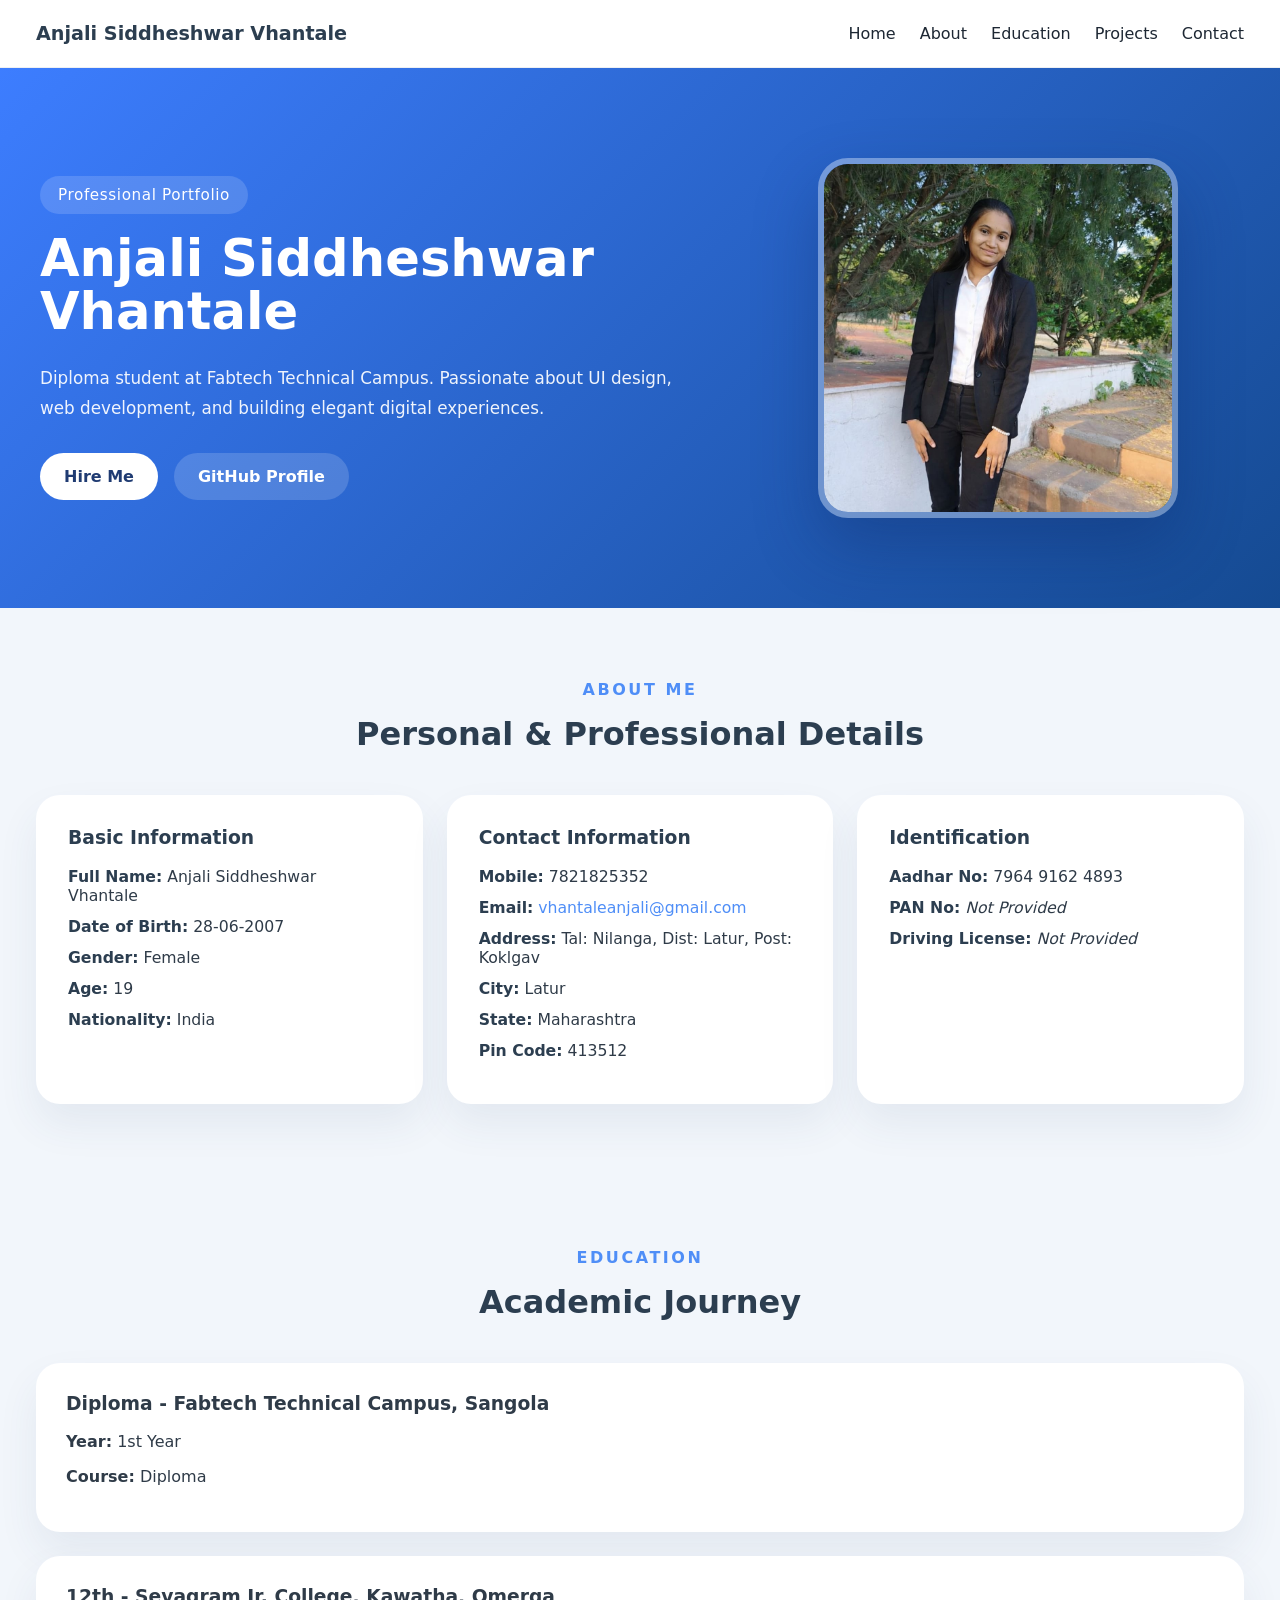
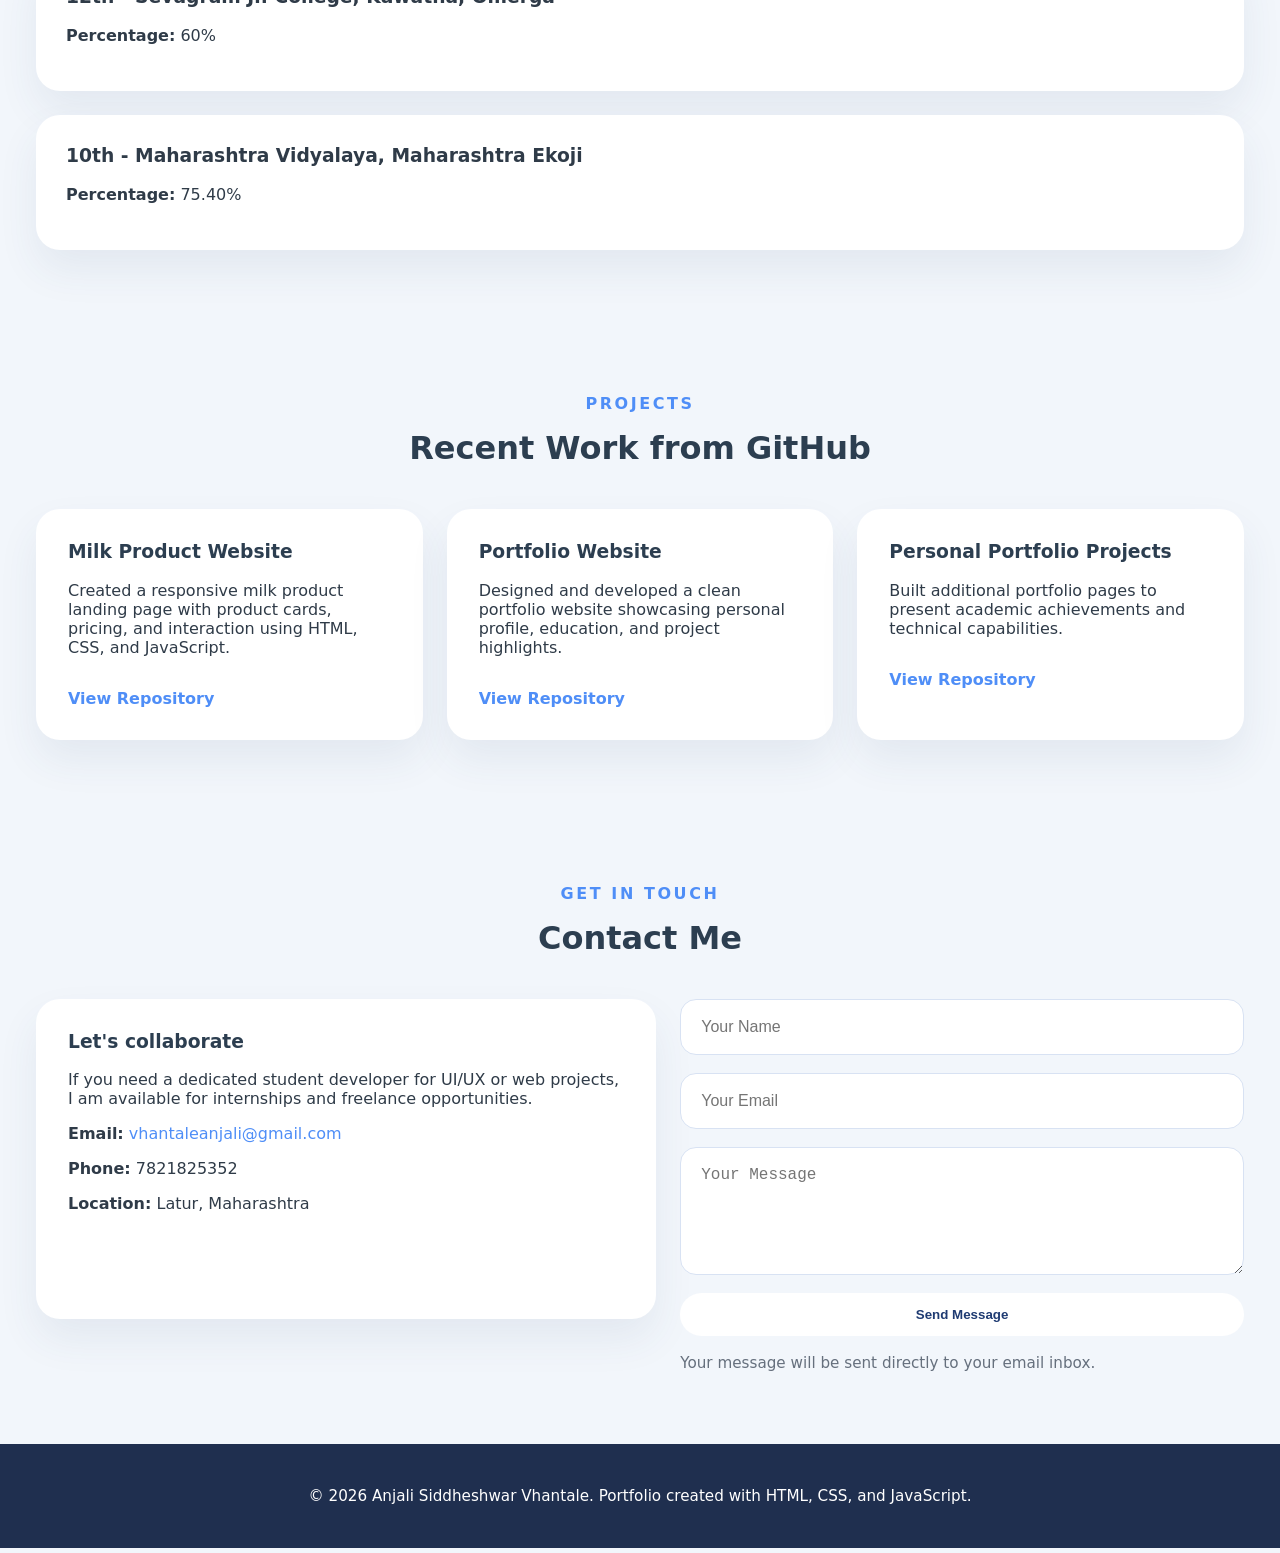
==== commit f4eba406: "portfolio website code portfolio website code" ====
--- a/index.html
+++ b/index.html
@@ -1,243 +1,155 @@
-<!DOCTYPE html>
-<html lang="en">
-<head>
-    <meta charset="UTF-8">
-    <meta name="viewport" content="width=device-width, initial-scale=1.0">
-    <title>Anjali Vhantale - Portfolio</title>
-    <style>
-        * {
-            margin: 0;
-            padding: 0;
-            box-sizing: border-box;
-        }
-
-        body {
-            font-family: 'Segoe UI', Tahoma, Geneva, Verdana, sans-serif;
-            line-height: 1.6;
-            color: #333;
-        }
-
-        header {
-            background: linear-gradient(135deg, #667eea 0%, #764ba2 100%);
-            color: white;
-            padding: 60px 20px;
-            text-align: center;
-            position: sticky;
-            top: 0;
-            z-index: 100;
-            box-shadow: 0 5px 15px rgba(0, 0, 0, 0.2);
-        }
-
-        /* ✅ Profile Image */
-        .profile-pic {
-            width: 150px;
-            height: 150px;
-            border-radius: 50%;
-            object-fit: cover;
-            border: 5px solid white;
-            margin-bottom: 15px;
-            box-shadow: 0 0 20px rgba(255,255,255,0.6);
-            transition: 0.4s;
-        }
-
-        .profile-pic:hover {
-            transform: scale(1.08);
-            box-shadow: 0 0 30px rgba(255,255,255,0.9);
-        }
-
-        header h1 {
-            font-size: 48px;
-            margin-bottom: 10px;
-        }
-
-        header p {
-            font-size: 18px;
-            opacity: 0.9;
-        }
-
-        nav {
-            background: rgba(0, 0, 0, 0.1);
-            padding: 15px 0;
-            text-align: center;
-            margin-top: 20px;
-        }
-
-        nav a {
-            color: white;
-            text-decoration: none;
-            margin: 0 20px;
-            font-size: 16px;
-            transition: color 0.3s;
-        }
-
-        nav a:hover {
-            color: #ffd700;
-        }
-
-        section {
-            max-width: 1000px;
-            margin: 40px auto;
-            padding: 40px 20px;
-            background: white;
-            border-radius: 10px;
-            box-shadow: 0 3px 10px rgba(0, 0, 0, 0.1);
-        }
-
-        h2 {
-            color: #667eea;
-            font-size: 32px;
-            margin-bottom: 25px;
-            border-bottom: 3px solid #667eea;
-            padding-bottom: 10px;
-        }
-
-        /* Personal Card */
-        .personal-card {
-            background: linear-gradient(135deg, #f8f9fa, #eef1ff);
-            padding: 25px;
-            border-radius: 10px;
-            border-left: 5px solid #667eea;
-            line-height: 1.9;
-        }
-
-        .personal-card strong {
-            color: #667eea;
-        }
-
-        h3 {
-            color: #333;
-            font-size: 22px;
-            margin-top: 20px;
-            margin-bottom: 10px;
-        }
-
-        .education-item {
-            background: #f8f9fa;
-            padding: 20px;
-            margin: 15px 0;
-            border-left: 4px solid #667eea;
-            border-radius: 5px;
-        }
-
-        .date {
-            color: #999;
-            font-size: 14px;
-        }
-
-        .skills-grid {
-            display: grid;
-            grid-template-columns: repeat(auto-fit, minmax(250px, 1fr));
-            gap: 20px;
-        }
-
-        .skill-box {
-            background: #f8f9fa;
-            padding: 20px;
-            border-radius: 8px;
-            border-top: 4px solid #667eea;
-        }
-
-        .projects-grid {
-            display: grid;
-            grid-template-columns: repeat(auto-fit, minmax(300px, 1fr));
-            gap: 25px;
-        }
-
-        .project-card {
-            background: #f8f9fa;
-            padding: 25px;
-            border-radius: 8px;
-            transition: 0.3s;
-        }
-
-        .project-card:hover {
-            transform: translateY(-8px);
-        }
-
-        footer {
-            background: #222;
-            color: white;
-            text-align: center;
-            padding: 25px;
-        }
-    </style>
-</head>
-
-<body>
-
-<header>
-    <img src="profile.jpg" class="profile-pic">
-    <h1>👩‍💼 Anjali Siddheshwar Vhantale</h1>
-    <p>Diploma Student | Future Software Developer</p>
-
-    <nav>
-        <a href="#personal">Personal</a>
-        <a href="#education">Education</a>
-        <a href="#skills">Skills</a>
-        <a href="#projects">Projects</a>
-        <a href="#contact">Contact</a>
-    </nav>
-</header>
-
-<!-- PERSONAL -->
-<section id="personal">
-    <h2>👤 Personal Details</h2>
-    <div class="personal-card">
-        <p><strong>Name:</strong> Anjali Siddheshwar Vhantale</p>
-        <p><strong>DOB:</strong> 28 June 2007</p>
-        <p><strong>Age:</strong> 17</p>
-        <p><strong>Gender:</strong> Female</p>
-        <p><strong>Nationality:</strong> Indian</p>
-        <p><strong>Phone:</strong> +91 7821825352</p>
-        <p><strong>Email:</strong> vhantaleanjali@gmail.com</p>
-        <p><strong>Address:</strong> Kokalgav, Nilanga, Latur, Maharashtra - 413512</p>
-        <p><strong>Course:</strong> Diploma (1st Year)</p>
-        <p><strong>College:</strong> Fabtech Technical Campus, Sangola</p>
-    </div>
-</section>
-
-<!-- EDUCATION -->
-<section id="education">
-    <h2>📚 Education</h2>
-    <div class="education-item">
-        <h4>Diploma Engineering</h4>
-        <p>Fabtech Technical Campus, Sangola</p>
-        <p class="date">2024 - Present</p>
-    </div>
-</section>
-
-<!-- SKILLS -->
-<section id="skills">
-    <h2>💻 Skills</h2>
-    <div class="skills-grid">
-        <div class="skill-box">HTML, CSS, JavaScript</div>
-        <div class="skill-box">Basic Programming</div>
-    </div>
-</section>
-
-<!-- PROJECT -->
-<section id="projects">
-    <h2>🚀 Projects</h2>
-    <div class="projects-grid">
-        <div class="project-card">
-            <h4>Milk Product Website</h4>
-            <a href="https://anjalivhantale.github.io/milk-product/">View Project</a>
-        </div>
-    </div>
-</section>
-
-<!-- CONTACT -->
-<section id="contact">
-    <h2>📞 Contact</h2>
-    <input placeholder="Name"><br><br>
-    <input placeholder="Email"><br><br>
-    <textarea placeholder="Message"></textarea><br><br>
-    <button>Send</button>
-</section>
-
-<footer>
-    <p>© 2026 Anjali Vhantale</p>
-</footer>
-
-</body>
-</html>
+<!DOCTYPE html>
+<html lang="en">
+<head>
+  <meta charset="UTF-8">
+  <meta name="viewport" content="width=device-width, initial-scale=1.0">
+  <title>Anjali Vhantale | Professional Portfolio</title>
+  <link rel="stylesheet" href="styles.css">
+</head>
+<body>
+  <header class="topbar">
+    <div class="brand">Anjali Siddheshwar Vhantale</div>
+    <nav class="nav-links">
+      <a href="#home">Home</a>
+      <a href="#about">About</a>
+      <a href="#education">Education</a>
+      <a href="#projects">Projects</a>
+      <a href="#contact">Contact</a>
+    </nav>
+    <button class="nav-toggle" aria-label="Toggle navigation">☰</button>
+  </header>
+
+  <main>
+    <section class="hero" id="home">
+      <div class="hero-content">
+        <div class="hero-copy">
+          <span class="hero-label">Professional Portfolio</span>
+          <h1>Anjali Siddheshwar Vhantale</h1>
+          <p>Diploma student at Fabtech Technical Campus. Passionate about UI design, web development, and building elegant digital experiences.</p>
+          <div class="hero-actions">
+            <a class="btn btn-primary" href="#contact">Hire Me</a>
+            <a class="btn btn-secondary" href="https://github.com/anjalivhantale" target="_blank">GitHub Profile</a>
+          </div>
+        </div>
+        <div class="hero-photo">
+          <img src="profile.jpeg" alt="Anjali Vhantale" onerror="this.src='https://via.placeholder.com/360x360?text=Profile+Photo'">
+        </div>
+      </div>
+    </section>
+
+    <section class="section about" id="about">
+      <div class="section-heading">
+        <span>About Me</span>
+        <h2>Personal & Professional Details</h2>
+      </div>
+      <div class="about-grid">
+        <div class="about-card">
+          <h3>Basic Information</h3>
+          <ul>
+            <li><strong>Full Name:</strong> Anjali Siddheshwar Vhantale</li>
+            <li><strong>Date of Birth:</strong> 28-06-2007</li>
+            <li><strong>Gender:</strong> Female</li>
+            <li><strong>Age:</strong> 19</li>
+            <li><strong>Nationality:</strong> India</li>
+          </ul>
+        </div>
+        <div class="about-card">
+          <h3>Contact Information</h3>
+          <ul>
+            <li><strong>Mobile:</strong> 7821825352</li>
+            <li><strong>Email:</strong> <a href="mailto:vhantaleanjali@gmail.com">vhantaleanjali@gmail.com</a></li>
+            <li><strong>Address:</strong> Tal: Nilanga, Dist: Latur, Post: Koklgav</li>
+            <li><strong>City:</strong> Latur</li>
+            <li><strong>State:</strong> Maharashtra</li>
+            <li><strong>Pin Code:</strong> 413512</li>
+          </ul>
+        </div>
+        <div class="about-card">
+          <h3>Identification</h3>
+          <ul>
+            <li><strong>Aadhar No:</strong> 7964 9162 4893</li>
+            <li><strong>PAN No:</strong> <em>Not Provided</em></li>
+            <li><strong>Driving License:</strong> <em>Not Provided</em></li>
+          </ul>
+        </div>
+      </div>
+    </section>
+
+    <section class="section education" id="education">
+      <div class="section-heading">
+        <span>Education</span>
+        <h2>Academic Journey</h2>
+      </div>
+      <div class="timeline">
+        <div class="timeline-item">
+          <h3>Diploma - Fabtech Technical Campus, Sangola</h3>
+          <p><strong>Year:</strong> 1st Year</p>
+          <p><strong>Course:</strong> Diploma</p>
+        </div>
+        <div class="timeline-item">
+          <h3>12th - Sevagram Jr. College, Kawatha, Omerga</h3>
+          <p><strong>Percentage:</strong> 60%</p>
+        </div>
+        <div class="timeline-item">
+          <h3>10th - Maharashtra Vidyalaya, Maharashtra Ekoji</h3>
+          <p><strong>Percentage:</strong> 75.40%</p>
+        </div>
+      </div>
+    </section>
+
+    <section class="section projects" id="projects">
+      <div class="section-heading">
+        <span>Projects</span>
+        <h2>Recent Work from GitHub</h2>
+      </div>
+      <div class="project-grid">
+        <article class="project-card">
+          <h3>Milk Product Website</h3>
+          <p>Created a responsive milk product landing page with product cards, pricing, and interaction using HTML, CSS, and JavaScript.</p>
+          <a href="https://github.com/anjalivhantale/milk-product" target="_blank">View Repository</a>
+        </article>
+        <article class="project-card">
+          <h3>Portfolio Website</h3>
+          <p>Designed and developed a clean portfolio website showcasing personal profile, education, and project highlights.</p>
+          <a href="https://github.com/anjalivhantale/portfolio" target="_blank">View Repository</a>
+        </article>
+        <article class="project-card">
+          <h3>Personal Portfolio Projects</h3>
+          <p>Built additional portfolio pages to present academic achievements and technical capabilities.</p>
+          <a href="https://github.com/anjalivhantale/anjali-siddheshwar-vhantale" target="_blank">View Repository</a>
+        </article>
+      </div>
+    </section>
+
+    <section class="section contact" id="contact">
+      <div class="section-heading">
+        <span>Get In Touch</span>
+        <h2>Contact Me</h2>
+      </div>
+      <div class="contact-grid">
+        <div class="contact-card">
+          <h3>Let's collaborate</h3>
+          <p>If you need a dedicated student developer for UI/UX or web projects, I am available for internships and freelance opportunities.</p>
+          <p><strong>Email:</strong> <a href="mailto:vhantaleanjali@gmail.com">vhantaleanjali@gmail.com</a></p>
+          <p><strong>Phone:</strong> 7821825352</p>
+          <p><strong>Location:</strong> Latur, Maharashtra</p>
+        </div>
+        <form class="contact-form">
+          <input type="text" id="contactName" placeholder="Your Name" required>
+          <input type="email" id="contactEmail" placeholder="Your Email" required>
+          <textarea id="contactMessage" rows="5" placeholder="Your Message" required></textarea>
+          <button type="submit" class="btn btn-primary">Send Message</button>
+          <div class="form-note">Your message will be sent directly to your email inbox.</div>
+        </form>
+      </div>
+    </section>
+  </main>
+
+  <footer>
+    <p>© 2026 Anjali Siddheshwar Vhantale. Portfolio created with HTML, CSS, and JavaScript.</p>
+  </footer>
+
+  <div class="toast" id="toast"></div>
+  <script src="script.js"></script>
+</body>
+</html>
--- a/styles.css
+++ b/styles.css
@@ -0,0 +1,360 @@
+* {
+  box-sizing: border-box;
+}
+
+:root {
+  --primary: #2c3e50;
+  --secondary: #4f8ef7;
+  --accent: #f39c12;
+  --light: #f4f8ff;
+  --dark: #1d2733;
+}
+
+body {
+  margin: 0;
+  font-family: 'Inter', system-ui, sans-serif;
+  background: #f2f6fb;
+  color: #2f3b48;
+}
+
+img {
+  max-width: 100%;
+  display: block;
+}
+
+a {
+  color: var(--secondary);
+  text-decoration: none;
+}
+
+a:hover {
+  text-decoration: underline;
+}
+
+.topbar {
+  background: #ffffff;
+  display: flex;
+  align-items: center;
+  justify-content: space-between;
+  gap: 24px;
+  padding: 22px 36px;
+  position: sticky;
+  top: 0;
+  z-index: 100;
+  border-bottom: 1px solid rgba(46, 68, 108, 0.08);
+}
+
+.brand {
+  font-size: 1.2rem;
+  font-weight: 700;
+  color: var(--primary);
+}
+
+.nav-links {
+  display: flex;
+  gap: 24px;
+  align-items: center;
+}
+
+.nav-links a {
+  color: var(--dark);
+  font-weight: 500;
+}
+
+.nav-toggle {
+  display: none;
+  background: none;
+  border: none;
+  font-size: 1.5rem;
+  cursor: pointer;
+}
+
+.nav-links.active {
+  display: flex;
+  flex-direction: column;
+  gap: 16px;
+  width: 100%;
+  padding-top: 16px;
+}
+
+.hero {
+  background: linear-gradient(135deg, rgba(41, 112, 255, 0.9), rgba(9, 65, 140, 0.95)), url('https://images.unsplash.com/photo-1519389950473-47ba0277781c?auto=format&fit=crop&w=1600&q=80') center/cover no-repeat;
+  color: white;
+  padding: 90px 36px;
+}
+
+.hero-content {
+  max-width: 1200px;
+  margin: 0 auto;
+  display: grid;
+  grid-template-columns: 1.4fr 1fr;
+  gap: 40px;
+  align-items: center;
+}
+
+.hero-label {
+  display: inline-block;
+  margin-bottom: 18px;
+  padding: 10px 18px;
+  background: rgba(255,255,255,0.15);
+  border-radius: 999px;
+  font-size: 0.95rem;
+  letter-spacing: 0.04em;
+}
+
+.hero h1 {
+  margin: 0;
+  font-size: clamp(2.7rem, 4vw, 4.5rem);
+  line-height: 1.05;
+}
+
+.hero p {
+  max-width: 640px;
+  margin: 24px 0 0;
+  font-size: 1.05rem;
+  line-height: 1.8;
+  color: rgba(255,255,255,0.92);
+}
+
+.hero-actions {
+  display: flex;
+  flex-wrap: wrap;
+  gap: 16px;
+  margin-top: 30px;
+}
+
+.btn {
+  display: inline-flex;
+  align-items: center;
+  justify-content: center;
+  padding: 14px 24px;
+  border-radius: 999px;
+  border: none;
+  font-weight: 600;
+  cursor: pointer;
+}
+
+.btn-primary {
+  background: #ffffff;
+  color: #1f3b72;
+}
+
+.btn-secondary {
+  background: rgba(255,255,255,0.16);
+  color: white;
+}
+
+.hero-photo {
+  display: flex;
+  justify-content: center;
+}
+
+.hero-photo img {
+  width: 360px;
+  height: 360px;
+  object-fit: cover;
+  border-radius: 30px;
+  border: 6px solid rgba(255,255,255,0.35);
+  box-shadow: 0 28px 65px rgba(11, 37, 96, 0.32);
+}
+
+.section {
+  padding: 72px 36px;
+}
+
+.section-heading {
+  max-width: 800px;
+  margin: 0 auto 42px;
+  text-align: center;
+}
+
+.section-heading span {
+  display: block;
+  margin-bottom: 16px;
+  color: var(--secondary);
+  letter-spacing: 0.16em;
+  text-transform: uppercase;
+  font-weight: 700;
+}
+
+.section-heading h2 {
+  margin: 0;
+  font-size: clamp(2rem, 2.5vw, 3.2rem);
+  color: var(--primary);
+}
+
+.about-grid,
+.project-grid,
+.contact-grid {
+  display: grid;
+  gap: 24px;
+}
+
+.about-grid {
+  grid-template-columns: repeat(3, minmax(220px, 1fr));
+}
+
+.about-card,
+.project-card,
+.contact-card {
+  background: white;
+  border-radius: 24px;
+  padding: 32px;
+  box-shadow: 0 20px 40px rgba(55, 74, 115, 0.08);
+}
+
+.about-card h3,
+.project-card h3,
+.contact-card h3 {
+  margin-top: 0;
+  color: var(--primary);
+}
+
+.about-card ul,
+.about-card p {
+  margin: 0;
+  padding: 0;
+  list-style: none;
+}
+
+.about-card ul li {
+  margin-bottom: 12px;
+  font-size: 0.98rem;
+}
+
+.about-card ul li strong {
+  color: var(--primary);
+}
+
+.timeline {
+  display: grid;
+  gap: 24px;
+}
+
+.timeline-item {
+  background: white;
+  border-radius: 24px;
+  padding: 30px;
+  box-shadow: 0 20px 40px rgba(55, 74, 115, 0.08);
+}
+
+.timeline-item h3 {
+  margin-top: 0;
+}
+
+.project-grid {
+  grid-template-columns: repeat(auto-fit, minmax(280px, 1fr));
+}
+
+.project-card a {
+  display: inline-block;
+  margin-top: 16px;
+  color: var(--secondary);
+  font-weight: 700;
+}
+
+.contact-grid {
+  grid-template-columns: 1.1fr 1fr;
+  align-items: start;
+}
+
+.contact-card {
+  min-height: 320px;
+}
+
+.contact-form {
+  display: grid;
+  gap: 18px;
+}
+
+.contact-form input,
+.contact-form textarea {
+  width: 100%;
+  border: 1px solid #d8e2f3;
+  border-radius: 16px;
+  padding: 18px 20px;
+  font-size: 1rem;
+  outline: none;
+}
+
+.contact-form textarea {
+  resize: vertical;
+}
+
+.form-note {
+  color: rgba(47,59,76,0.72);
+  font-size: 0.95rem;
+}
+
+footer {
+  background: #1f2f4f;
+  color: white;
+  padding: 28px 36px;
+  text-align: center;
+  font-size: 0.95rem;
+}
+
+.toast {
+  position: fixed;
+  bottom: 24px;
+  left: 50%;
+  transform: translateX(-50%) translateY(20px);
+  background: #1f2f4f;
+  color: white;
+  padding: 16px 24px;
+  border-radius: 999px;
+  opacity: 0;
+  pointer-events: none;
+  transition: opacity 0.25s ease, transform 0.25s ease;
+  box-shadow: 0 18px 40px rgba(31,47,79,0.34);
+}
+
+.toast.show {
+  opacity: 1;
+  transform: translateX(-50%) translateY(0);
+}
+
+@media (max-width: 1120px) {
+  .hero-content {
+    grid-template-columns: 1fr;
+    text-align: center;
+  }
+
+  .hero-photo {
+    margin: 0 auto;
+  }
+
+  .about-grid,
+  .contact-grid {
+    grid-template-columns: 1fr;
+  }
+}
+
+@media (max-width: 768px) {
+  .topbar {
+    flex-direction: column;
+    align-items: flex-start;
+  }
+
+  .nav-links {
+    display: none;
+    width: 100%;
+    flex-direction: column;
+  }
+
+  .nav-links.active {
+    display: flex;
+  }
+
+  .nav-toggle {
+    display: block;
+  }
+
+  .section {
+    padding: 48px 20px;
+  }
+
+  .hero {
+    padding: 70px 20px;
+  }
+}
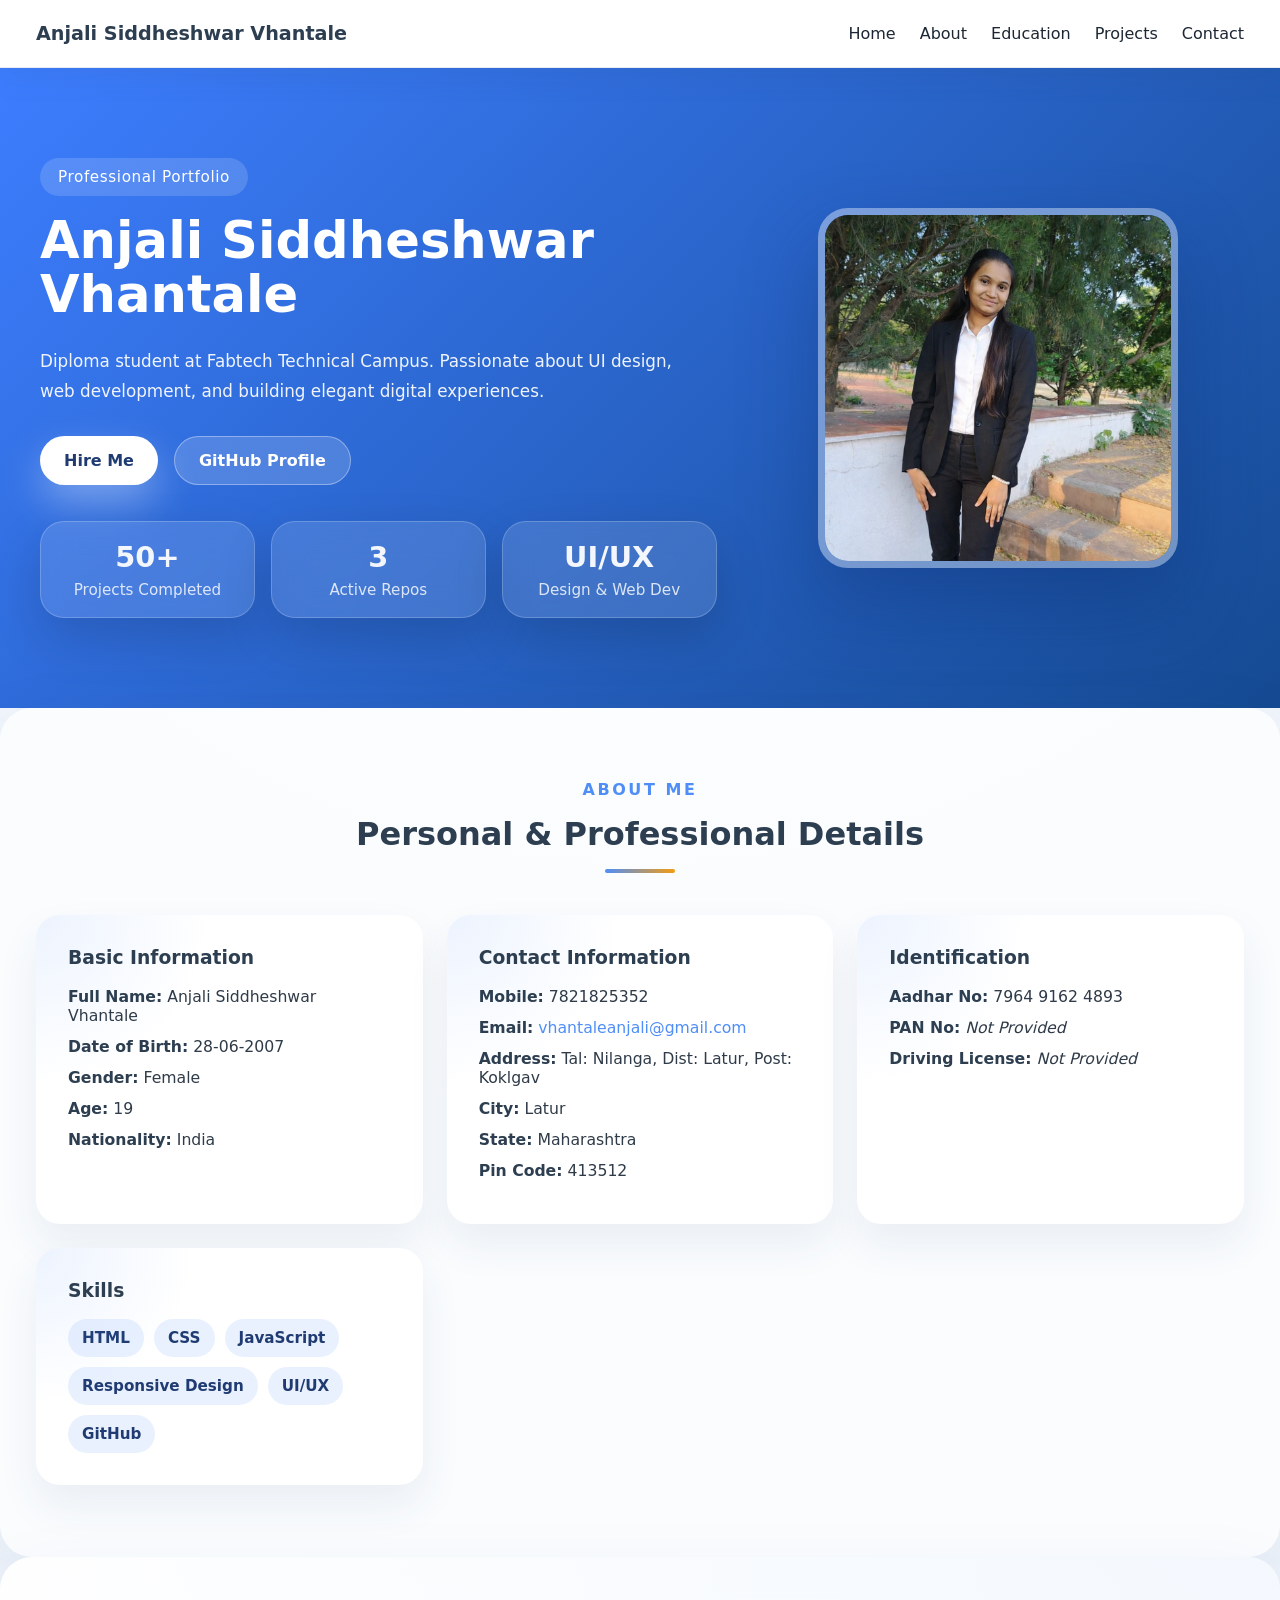
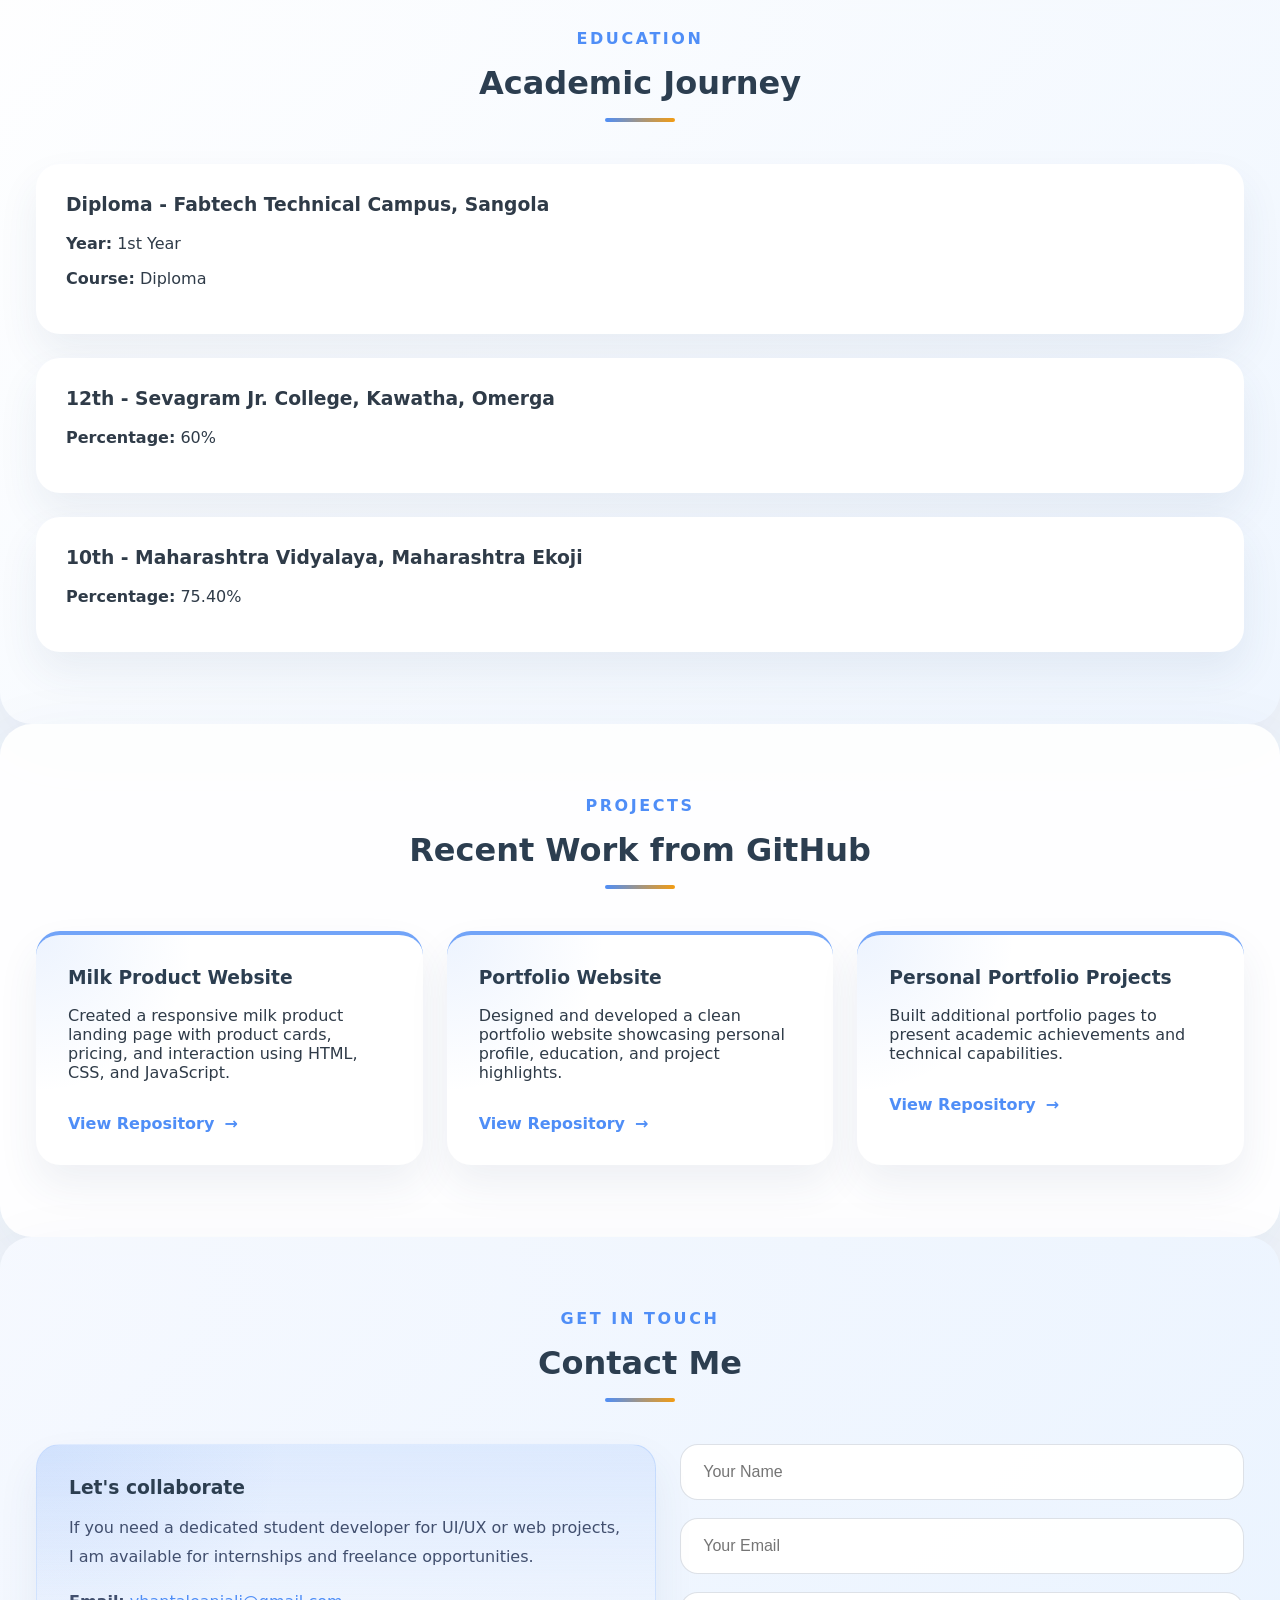
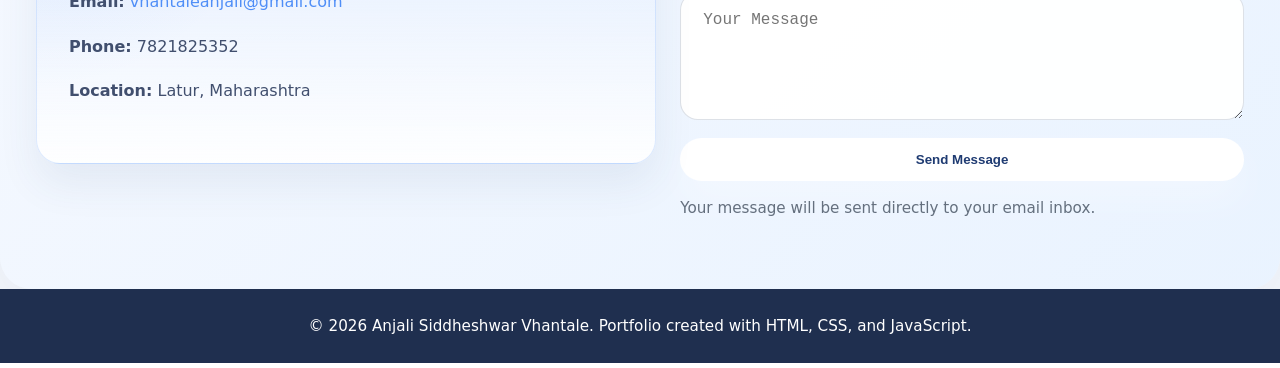
==== commit de58dd49: "updaated files" ====
--- a/index.html
+++ b/index.html
@@ -29,6 +29,20 @@
           <div class="hero-actions">
             <a class="btn btn-primary" href="#contact">Hire Me</a>
             <a class="btn btn-secondary" href="https://github.com/anjalivhantale" target="_blank">GitHub Profile</a>
+          </div>
+          <div class="hero-stats">
+            <div class="stat-card">
+              <strong>50+</strong>
+              <span>Projects Completed</span>
+            </div>
+            <div class="stat-card">
+              <strong>3</strong>
+              <span>Active Repos</span>
+            </div>
+            <div class="stat-card">
+              <strong>UI/UX</strong>
+              <span>Design & Web Dev</span>
+            </div>
           </div>
         </div>
         <div class="hero-photo">
@@ -71,6 +85,17 @@
             <li><strong>PAN No:</strong> <em>Not Provided</em></li>
             <li><strong>Driving License:</strong> <em>Not Provided</em></li>
           </ul>
+        </div>
+        <div class="about-card skills-card">
+          <h3>Skills</h3>
+          <div class="skill-list">
+            <span>HTML</span>
+            <span>CSS</span>
+            <span>JavaScript</span>
+            <span>Responsive Design</span>
+            <span>UI/UX</span>
+            <span>GitHub</span>
+          </div>
         </div>
       </div>
     </section>
--- a/styles.css
+++ b/styles.css
@@ -13,8 +13,9 @@
 body {
   margin: 0;
   font-family: 'Inter', system-ui, sans-serif;
-  background: #f2f6fb;
+  background: radial-gradient(circle at top, #f8fbff 0%, #eef4fb 35%, #f2f6fb 100%);
   color: #2f3b48;
+  scroll-behavior: smooth;
 }
 
 img {
@@ -32,7 +33,8 @@
 }
 
 .topbar {
-  background: #ffffff;
+  background: rgba(255,255,255,0.94);
+  backdrop-filter: blur(18px);
   display: flex;
   align-items: center;
   justify-content: space-between;
@@ -41,7 +43,8 @@
   position: sticky;
   top: 0;
   z-index: 100;
-  border-bottom: 1px solid rgba(46, 68, 108, 0.08);
+  border-bottom: 1px solid rgba(46, 68, 108, 0.1);
+  box-shadow: 0 10px 30px rgba(42, 61, 91, 0.08);
 }
 
 .brand {
@@ -121,6 +124,35 @@
   flex-wrap: wrap;
   gap: 16px;
   margin-top: 30px;
+}
+
+.hero-stats {
+  display: grid;
+  grid-template-columns: repeat(auto-fit, minmax(150px, 1fr));
+  gap: 16px;
+  margin-top: 36px;
+}
+
+.stat-card {
+  background: rgba(255,255,255,0.12);
+  border: 1px solid rgba(255,255,255,0.2);
+  padding: 18px 20px;
+  border-radius: 24px;
+  text-align: center;
+  color: rgba(255,255,255,0.94);
+  backdrop-filter: blur(16px);
+  box-shadow: 0 20px 50px rgba(0, 0, 0, 0.15);
+}
+
+.stat-card strong {
+  display: block;
+  font-size: 1.8rem;
+  margin-bottom: 6px;
+}
+
+.stat-card span {
+  font-size: 0.95rem;
+  color: rgba(255,255,255,0.82);
 }
 
 .btn {
@@ -132,6 +164,23 @@
   border: none;
   font-weight: 600;
   cursor: pointer;
+  transition: transform 0.25s ease, box-shadow 0.25s ease, background 0.25s ease;
+}
+
+.btn:hover {
+  transform: translateY(-2px);
+}
+
+.btn-primary {
+  background: #ffffff;
+  color: #1f3b72;
+  box-shadow: 0 18px 40px rgba(255,255,255,0.35);
+}
+
+.btn-secondary {
+  background: rgba(255,255,255,0.18);
+  color: white;
+  border: 1px solid rgba(255,255,255,0.35);
 }
 
 .btn-primary {
@@ -154,18 +203,61 @@
   height: 360px;
   object-fit: cover;
   border-radius: 30px;
-  border: 6px solid rgba(255,255,255,0.35);
-  box-shadow: 0 28px 65px rgba(11, 37, 96, 0.32);
+  border: 7px solid rgba(255,255,255,0.38);
+  box-shadow: 0 35px 80px rgba(11, 37, 96, 0.30);
+  transition: transform 0.35s ease;
+}
+
+.hero-photo img:hover {
+  transform: scale(1.02);
 }
 
 .section {
   padding: 72px 36px;
+}
+
+.section.about {
+  background: rgba(255,255,255,0.72);
+  border-radius: 32px;
+  box-shadow: 0 24px 80px rgba(55, 74, 115, 0.07);
+}
+
+.section.education {
+  background: linear-gradient(135deg, rgba(255,255,255,0.95), rgba(239,246,255,0.9));
+  border-radius: 32px;
+  box-shadow: 0 24px 80px rgba(55, 74, 115, 0.06);
+}
+
+.section.projects {
+  background: rgba(255,255,255,0.92);
+  border-radius: 32px;
+  box-shadow: 0 24px 80px rgba(55, 74, 115, 0.07);
+}
+
+.section.contact {
+  background: linear-gradient(135deg, rgba(246,249,255,0.95), rgba(233,243,255,0.95));
+  border-radius: 32px;
+  box-shadow: 0 24px 80px rgba(55, 74, 115, 0.06);
 }
 
 .section-heading {
   max-width: 800px;
   margin: 0 auto 42px;
   text-align: center;
+}
+
+.section-heading h2 {
+  position: relative;
+}
+
+.section-heading h2::after {
+  content: '';
+  width: 70px;
+  height: 4px;
+  background: linear-gradient(90deg, var(--secondary), var(--accent));
+  display: block;
+  margin: 16px auto 0;
+  border-radius: 999px;
 }
 
 .section-heading span {
@@ -201,6 +293,44 @@
   border-radius: 24px;
   padding: 32px;
   box-shadow: 0 20px 40px rgba(55, 74, 115, 0.08);
+  transition: transform 0.25s ease, box-shadow 0.25s ease;
+  position: relative;
+  overflow: hidden;
+}
+
+.about-card::before,
+.project-card::before,
+.contact-card::before {
+  content: '';
+  position: absolute;
+  inset: 0;
+  background: radial-gradient(circle at top left, rgba(79, 142, 247, 0.12), transparent 35%);
+  opacity: 0.85;
+  pointer-events: none;
+}
+
+.about-card h3,
+.project-card h3,
+.contact-card h3 {
+  position: relative;
+  z-index: 1;
+}
+
+.about-card p,
+.project-card p,
+.contact-card p,
+.about-card ul,
+.about-card ul li,
+.project-card li {
+  position: relative;
+  z-index: 1;
+}
+
+.about-card:hover,
+.project-card:hover,
+.contact-card:hover {
+  transform: translateY(-6px);
+  box-shadow: 0 26px 52px rgba(55, 74, 115, 0.12);
 }
 
 .about-card h3,
@@ -222,6 +352,24 @@
   font-size: 0.98rem;
 }
 
+.skills-card .skill-list {
+  display: flex;
+  flex-wrap: wrap;
+  gap: 10px;
+  margin-top: 16px;
+}
+
+.skills-card .skill-list span {
+  display: inline-flex;
+  align-items: center;
+  padding: 10px 14px;
+  border-radius: 999px;
+  background: rgba(79, 142, 247, 0.12);
+  color: #1f3b72;
+  font-size: 0.95rem;
+  font-weight: 600;
+}
+
 .about-card ul li strong {
   color: var(--primary);
 }
@@ -247,12 +395,27 @@
 }
 
 .project-card a {
-  display: inline-block;
+  display: inline-flex;
+  align-items: center;
   margin-top: 16px;
   color: var(--secondary);
   font-weight: 700;
 }
 
+.project-card {
+  border-top: 4px solid rgba(79, 142, 247, 0.8);
+}
+
+.project-card a::after {
+  content: '→';
+  margin-left: 10px;
+  transition: transform 0.2s ease;
+}
+
+.project-card a:hover::after {
+  transform: translateX(4px);
+}
+
 .contact-grid {
   grid-template-columns: 1.1fr 1fr;
   align-items: start;
@@ -262,6 +425,20 @@
   min-height: 320px;
 }
 
+.contact-card {
+  background: linear-gradient(180deg, rgba(79, 142, 247, 0.12), rgba(255,255,255,0.9));
+  border: 1px solid rgba(79, 142, 247, 0.18);
+}
+
+.contact-card h3 {
+  margin-bottom: 14px;
+}
+
+.contact-card p {
+  color: #414f6e;
+  line-height: 1.8;
+}
+
 .contact-form {
   display: grid;
   gap: 18px;
@@ -270,11 +447,18 @@
 .contact-form input,
 .contact-form textarea {
   width: 100%;
-  border: 1px solid #d8e2f3;
-  border-radius: 16px;
-  padding: 18px 20px;
+  border: 1px solid rgba(46, 68, 108, 0.16);
+  border-radius: 18px;
+  padding: 18px 22px;
   font-size: 1rem;
   outline: none;
+  background: rgba(255,255,255,0.95);
+}
+
+.contact-form input:focus,
+.contact-form textarea:focus {
+  border-color: rgba(79, 142, 247, 0.45);
+  box-shadow: 0 0 0 4px rgba(79, 142, 247, 0.08);
 }
 
 .contact-form textarea {
@@ -292,6 +476,10 @@
   padding: 28px 36px;
   text-align: center;
   font-size: 0.95rem;
+}
+
+footer p {
+  margin: 0;
 }
 
 .toast {
@@ -328,6 +516,10 @@
   .contact-grid {
     grid-template-columns: 1fr;
   }
+
+  .hero-stats {
+    justify-content: center;
+  }
 }
 
 @media (max-width: 768px) {
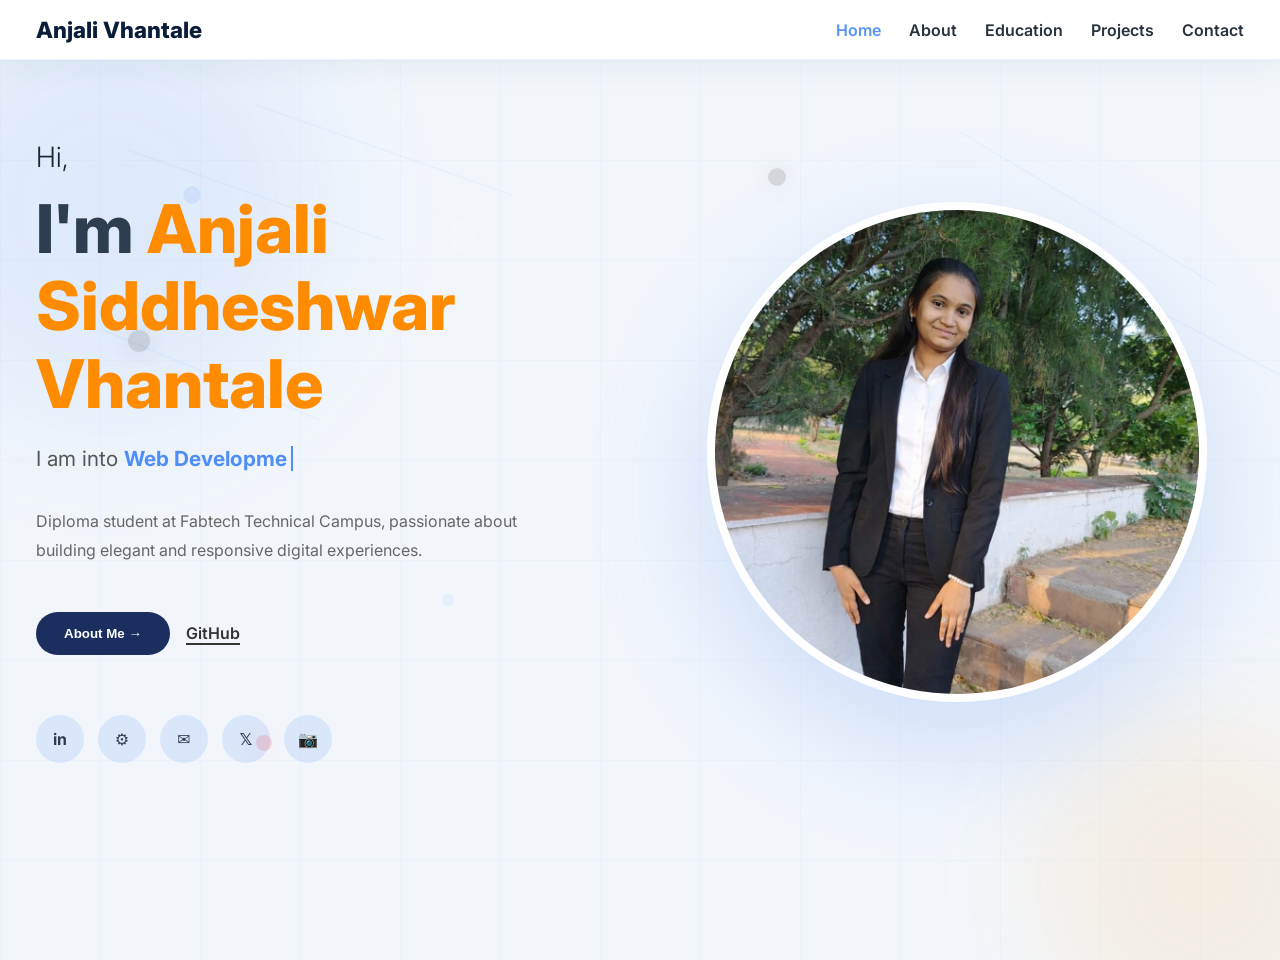
==== commit 7982a318: "updated files" ====
--- a/index.html
+++ b/index.html
@@ -4,175 +4,221 @@
   <meta charset="UTF-8">
   <meta name="viewport" content="width=device-width, initial-scale=1.0">
   <title>Anjali Vhantale | Professional Portfolio</title>
+  <link rel="preconnect" href="https://fonts.googleapis.com">
+  <link rel="preconnect" href="https://fonts.gstatic.com" crossorigin>
+  <link href="https://fonts.googleapis.com/css2?family=Inter:wght@400;500;600;700;800&display=swap" rel="stylesheet">
   <link rel="stylesheet" href="styles.css">
 </head>
 <body>
   <header class="topbar">
-    <div class="brand">Anjali Siddheshwar Vhantale</div>
+    <div class="brand">Anjali Vhantale</div>
     <nav class="nav-links">
-      <a href="#home">Home</a>
-      <a href="#about">About</a>
-      <a href="#education">Education</a>
-      <a href="#projects">Projects</a>
-      <a href="#contact">Contact</a>
+      <a href="#" data-section="home" class="nav-link active">Home</a>
+      <a href="#" data-section="about" class="nav-link">About</a>
+      <a href="#" data-section="education" class="nav-link">Education</a>
+      <a href="#" data-section="projects" class="nav-link">Projects</a>
+      <a href="#" data-section="contact" class="nav-link">Contact</a>
     </nav>
     <button class="nav-toggle" aria-label="Toggle navigation">☰</button>
   </header>
 
   <main>
-    <section class="hero" id="home">
-      <div class="hero-content">
-        <div class="hero-copy">
-          <span class="hero-label">Professional Portfolio</span>
-          <h1>Anjali Siddheshwar Vhantale</h1>
-          <p>Diploma student at Fabtech Technical Campus. Passionate about UI design, web development, and building elegant digital experiences.</p>
-          <div class="hero-actions">
-            <a class="btn btn-primary" href="#contact">Hire Me</a>
-            <a class="btn btn-secondary" href="https://github.com/anjalivhantale" target="_blank">GitHub Profile</a>
-          </div>
-          <div class="hero-stats">
-            <div class="stat-card">
-              <strong>50+</strong>
-              <span>Projects Completed</span>
-            </div>
-            <div class="stat-card">
-              <strong>3</strong>
-              <span>Active Repos</span>
-            </div>
-            <div class="stat-card">
-              <strong>UI/UX</strong>
-              <span>Design & Web Dev</span>
-            </div>
-          </div>
-        </div>
-        <div class="hero-photo">
-          <img src="profile.jpeg" alt="Anjali Vhantale" onerror="this.src='https://via.placeholder.com/360x360?text=Profile+Photo'">
-        </div>
-      </div>
-    </section>
-
-    <section class="section about" id="about">
-      <div class="section-heading">
-        <span>About Me</span>
-        <h2>Personal & Professional Details</h2>
-      </div>
-      <div class="about-grid">
-        <div class="about-card">
-          <h3>Basic Information</h3>
-          <ul>
-            <li><strong>Full Name:</strong> Anjali Siddheshwar Vhantale</li>
-            <li><strong>Date of Birth:</strong> 28-06-2007</li>
-            <li><strong>Gender:</strong> Female</li>
-            <li><strong>Age:</strong> 19</li>
-            <li><strong>Nationality:</strong> India</li>
-          </ul>
-        </div>
-        <div class="about-card">
-          <h3>Contact Information</h3>
-          <ul>
-            <li><strong>Mobile:</strong> 7821825352</li>
-            <li><strong>Email:</strong> <a href="mailto:vhantaleanjali@gmail.com">vhantaleanjali@gmail.com</a></li>
-            <li><strong>Address:</strong> Tal: Nilanga, Dist: Latur, Post: Koklgav</li>
-            <li><strong>City:</strong> Latur</li>
-            <li><strong>State:</strong> Maharashtra</li>
-            <li><strong>Pin Code:</strong> 413512</li>
-          </ul>
-        </div>
-        <div class="about-card">
-          <h3>Identification</h3>
-          <ul>
-            <li><strong>Aadhar No:</strong> 7964 9162 4893</li>
-            <li><strong>PAN No:</strong> <em>Not Provided</em></li>
-            <li><strong>Driving License:</strong> <em>Not Provided</em></li>
-          </ul>
-        </div>
-        <div class="about-card skills-card">
-          <h3>Skills</h3>
-          <div class="skill-list">
-            <span>HTML</span>
-            <span>CSS</span>
-            <span>JavaScript</span>
-            <span>Responsive Design</span>
-            <span>UI/UX</span>
-            <span>GitHub</span>
-          </div>
-        </div>
-      </div>
-    </section>
-
-    <section class="section education" id="education">
-      <div class="section-heading">
-        <span>Education</span>
-        <h2>Academic Journey</h2>
-      </div>
-      <div class="timeline">
-        <div class="timeline-item">
-          <h3>Diploma - Fabtech Technical Campus, Sangola</h3>
-          <p><strong>Year:</strong> 1st Year</p>
-          <p><strong>Course:</strong> Diploma</p>
-        </div>
-        <div class="timeline-item">
-          <h3>12th - Sevagram Jr. College, Kawatha, Omerga</h3>
-          <p><strong>Percentage:</strong> 60%</p>
-        </div>
-        <div class="timeline-item">
-          <h3>10th - Maharashtra Vidyalaya, Maharashtra Ekoji</h3>
-          <p><strong>Percentage:</strong> 75.40%</p>
-        </div>
-      </div>
-    </section>
-
-    <section class="section projects" id="projects">
-      <div class="section-heading">
-        <span>Projects</span>
-        <h2>Recent Work from GitHub</h2>
-      </div>
-      <div class="project-grid">
-        <article class="project-card">
-          <h3>Milk Product Website</h3>
-          <p>Created a responsive milk product landing page with product cards, pricing, and interaction using HTML, CSS, and JavaScript.</p>
-          <a href="https://github.com/anjalivhantale/milk-product" target="_blank">View Repository</a>
-        </article>
-        <article class="project-card">
-          <h3>Portfolio Website</h3>
-          <p>Designed and developed a clean portfolio website showcasing personal profile, education, and project highlights.</p>
-          <a href="https://github.com/anjalivhantale/portfolio" target="_blank">View Repository</a>
-        </article>
-        <article class="project-card">
-          <h3>Personal Portfolio Projects</h3>
-          <p>Built additional portfolio pages to present academic achievements and technical capabilities.</p>
-          <a href="https://github.com/anjalivhantale/anjali-siddheshwar-vhantale" target="_blank">View Repository</a>
-        </article>
-      </div>
-    </section>
-
-    <section class="section contact" id="contact">
-      <div class="section-heading">
-        <span>Get In Touch</span>
-        <h2>Contact Me</h2>
-      </div>
-      <div class="contact-grid">
-        <div class="contact-card">
-          <h3>Let's collaborate</h3>
-          <p>If you need a dedicated student developer for UI/UX or web projects, I am available for internships and freelance opportunities.</p>
-          <p><strong>Email:</strong> <a href="mailto:vhantaleanjali@gmail.com">vhantaleanjali@gmail.com</a></p>
-          <p><strong>Phone:</strong> 7821825352</p>
-          <p><strong>Location:</strong> Latur, Maharashtra</p>
-        </div>
-        <form class="contact-form">
-          <input type="text" id="contactName" placeholder="Your Name" required>
-          <input type="email" id="contactEmail" placeholder="Your Email" required>
-          <textarea id="contactMessage" rows="5" placeholder="Your Message" required></textarea>
-          <button type="submit" class="btn btn-primary">Send Message</button>
-          <div class="form-note">Your message will be sent directly to your email inbox.</div>
-        </form>
+    <!-- HOME SECTION (DASHBOARD) -->
+    <section class="section-panel active" id="home">
+      <svg class="background-pattern" preserveAspectRatio="xMidYMid slice">
+        <defs>
+          <pattern id="grid" width="100" height="100" patternUnits="userSpaceOnUse">
+            <path d="M 100 0 L 0 0 0 100" fill="none" stroke="rgba(79, 142, 247, 0.1)" stroke-width="2"/>
+          </pattern>
+        </defs>
+        <rect width="100%" height="100%" fill="url(#grid)"/>
+        <g stroke="rgba(79, 142, 247, 0.15)" stroke-width="2" fill="none">
+          <line x1="10%" y1="10%" x2="30%" y2="20%"/>
+          <line x1="20%" y1="5%" x2="40%" y2="15%"/>
+          <line x1="8%" y1="30%" x2="25%" y2="40%"/>
+          <line x1="75%" y1="8%" x2="95%" y2="25%"/>
+          <line x1="80%" y1="20%" x2="100%" y2="35%"/>
+          <circle cx="15%" cy="15%" r="8" fill="rgba(79, 142, 247, 0.3)"/>
+          <circle cx="85%" cy="40%" r="6" fill="rgba(79, 142, 247, 0.3)"/>
+          <circle cx="35%" cy="60%" r="5" fill="rgba(79, 142, 247, 0.2)"/>
+        </g>
+      </svg>
+
+      <div class="background-animation">
+        <span style="--left: 10%; --top: 30%; --size: 22px; --delay: 0s;"></span>
+        <span style="--left: 20%; --top: 75%; --size: 16px; --delay: 1.2s;"></span>
+        <span style="--left: 35%; --top: 18%; --size: 28px; --delay: 0.8s;"></span>
+        <span style="--left: 60%; --top: 12%; --size: 18px; --delay: 1.8s;"></span>
+        <span style="--left: 78%; --top: 65%; --size: 24px; --delay: 1.1s;"></span>
+        <span style="--left: 88%; --top: 35%; --size: 14px; --delay: 0.5s;"></span>
+      </div>
+      
+      <div class="dashboard-content">
+        <div class="dashboard-left">
+          <div class="greeting animate-fade-in-left">Hi,</div>
+          <h1 class="name-title animate-fade-in-left" style="animation-delay: 0.1s">I'm <span class="accent">Anjali Siddheshwar Vhantale</span></h1>
+          <p class="subtitle animate-fade-in-left" style="animation-delay: 0.2s">I am into <span class="highlight typewriter"></span></p>
+          <p class="bio animate-fade-in-left" style="animation-delay: 0.3s">Diploma student at Fabtech Technical Campus, passionate about building elegant and responsive digital experiences.</p>
+          <div class="dashboard-actions animate-fade-in-left" style="animation-delay: 0.4s">
+            <button class="btn-dashboard" onclick="navigateToSection('about')">About Me →</button>
+            <a href="https://github.com/anjalivhantale" target="_blank" class="github-btn">GitHub</a>
+          </div>
+          <div class="social-icons animate-fade-in-left" style="animation-delay: 0.5s">
+            <a href="https://linkedin.com/in/anjali" title="LinkedIn" class="social-icon">in</a>
+            <a href="https://github.com/anjalivhantale" title="GitHub" class="social-icon">⚙</a>
+            <a href="mailto:vhantaleanjali@gmail.com" title="Email" class="social-icon">✉</a>
+            <a href="https://twitter.com" title="Twitter" class="social-icon">𝕏</a>
+            <a href="https://instagram.com" title="Instagram" class="social-icon">📷</a>
+          </div>
+        </div>
+        
+        <div class="dashboard-right">
+          <div class="profile-circle animate-fade-in-right">
+            <img src="profile.jpeg" alt="Anjali Vhantale" onerror="this.src='https://via.placeholder.com/360x360?text=Profile'">
+          </div>
+        </div>
+      </div>
+    </section>
+
+    <!-- ABOUT SECTION -->
+    <section class="section-panel" id="about">
+      <div class="section-container animate-fade-in">
+        <h2 class="section-title">About Me</h2>
+        <div class="about-grid">
+          <div class="info-card">
+            <h3>Basic Information</h3>
+            <ul>
+              <li><strong>Full Name:</strong> Anjali Siddheshwar Vhantale</li>
+              <li><strong>Date of Birth:</strong> 28-06-2007</li>
+              <li><strong>Gender:</strong> Female</li>
+              <li><strong>Age:</strong> 19</li>
+              <li><strong>Nationality:</strong> India</li>
+            </ul>
+          </div>
+          <div class="info-card">
+            <h3>Contact Information</h3>
+            <ul>
+              <li><strong>Mobile:</strong> 7821825352</li>
+              <li><strong>Email:</strong> <a href="mailto:vhantaleanjali@gmail.com">vhantaleanjali@gmail.com</a></li>
+              <li><strong>City:</strong> Latur, Maharashtra</li>
+              <li><strong>Pin Code:</strong> 413512</li>
+            </ul>
+          </div>
+          <div class="info-card">
+            <h3>Identification</h3>
+            <ul>
+              <li><strong>Aadhar No:</strong> 7964 9162 4893</li>
+              <li><strong>PAN No:</strong> <em>N/A</em></li>
+            </ul>
+          </div>
+          <div class="info-card skills-card">
+            <h3>Skills</h3>
+            <div class="skill-badges">
+              <span>HTML</span>
+              <span>CSS</span>
+              <span>JavaScript</span>
+              <span>Responsive Design</span>
+              <span>UI/UX</span>
+              <span>GitHub</span>
+            </div>
+          </div>
+        </div>
+      </div>
+    </section>
+
+    <!-- EDUCATION SECTION -->
+    <section class="section-panel" id="education">
+      <div class="section-container animate-fade-in">
+        <h2 class="section-title">Academic Journey</h2>
+        <div class="timeline">
+          <div class="timeline-card">
+            <div class="timeline-marker"></div>
+            <h3>Diploma - Fabtech Technical Campus, Sangola</h3>
+            <p><strong>Year:</strong> 1st Year</p>
+            <p><strong>Course:</strong> Diploma in Engineering</p>
+          </div>
+          <div class="timeline-card">
+            <div class="timeline-marker"></div>
+            <h3>12th - Sevagram Jr. College, Kawatha, Omerga</h3>
+            <p><strong>Percentage:</strong> 60%</p>
+          </div>
+          <div class="timeline-card">
+            <div class="timeline-marker"></div>
+            <h3>10th - Maharashtra Vidyalaya, Maharashtra Ekoji</h3>
+            <p><strong>Percentage:</strong> 75.40%</p>
+          </div>
+        </div>
+      </div>
+    </section>
+
+    <!-- PROJECTS SECTION -->
+    <section class="section-panel" id="projects">
+      <div class="section-container animate-fade-in">
+        <h2 class="section-title">My Projects</h2>
+        <div class="projects-grid">
+          <article class="project-card">
+            <h3>Milk Product Website</h3>
+            <p>Created a responsive milk product landing page with product cards, pricing, and interactive features using HTML, CSS, and JavaScript. Features include product showcase, toast notifications, and feedback form.</p>
+            <div class="project-tags">
+              <span>HTML</span>
+              <span>CSS</span>
+              <span>JavaScript</span>
+            </div>
+            <a href="https://github.com/anjalivhantale/milk-product" target="_blank" class="project-link">View Repository →</a>
+          </article>
+          
+          <article class="project-card">
+            <h3>Portfolio Website</h3>
+            <p>Designed and developed a clean portfolio website showcasing personal profile, education, and project highlights. Built with responsive design principles and modern CSS techniques.</p>
+            <div class="project-tags">
+              <span>HTML</span>
+              <span>CSS</span>
+              <span>Responsive</span>
+            </div>
+            <a href="https://github.com/anjalivhantale/portfolio" target="_blank" class="project-link">View Repository →</a>
+          </article>
+          
+          <article class="project-card">
+            <h3>Personal Portfolio Projects</h3>
+            <p>Built multiple portfolio pages to present academic achievements and technical capabilities. Demonstrates proficiency in front-end development and UI design principles.</p>
+            <div class="project-tags">
+              <span>Web Dev</span>
+              <span>UI/UX</span>
+              <span>GitHub</span>
+            </div>
+            <a href="https://github.com/anjalivhantale" target="_blank" class="project-link">View Repository →</a>
+          </article>
+        </div>
+      </div>
+    </section>
+
+    <!-- CONTACT SECTION -->
+    <section class="section-panel" id="contact">
+      <div class="section-container animate-fade-in">
+        <h2 class="section-title">Get In Touch</h2>
+        <div class="contact-wrapper">
+          <div class="contact-info">
+            <h3>Let's collaborate</h3>
+            <p>I'm available for internships, freelance projects, and collaboration opportunities in web development and UI/UX design.</p>
+            <div class="contact-details">
+              <p><strong>📧 Email:</strong> <a href="mailto:vhantaleanjali@gmail.com">vhantaleanjali@gmail.com</a></p>
+              <p><strong>📱 Phone:</strong> 7821825352</p>
+              <p><strong>📍 Location:</strong> Latur, Maharashtra, India</p>
+              <p><strong>🔗 GitHub:</strong> <a href="https://github.com/anjalivhantale" target="_blank">anjalivhantale</a></p>
+            </div>
+          </div>
+          
+          <form class="contact-form" id="contactForm">
+            <input type="text" id="contactName" placeholder="Your Name" required>
+            <input type="email" id="contactEmail" placeholder="Your Email" required>
+            <textarea id="contactMessage" rows="5" placeholder="Your Message" required></textarea>
+            <button type="submit" class="btn-send">Send Message</button>
+            <p class="form-note">I'll respond within 24 hours</p>
+          </form>
+        </div>
       </div>
     </section>
   </main>
-
-  <footer>
-    <p>© 2026 Anjali Siddheshwar Vhantale. Portfolio created with HTML, CSS, and JavaScript.</p>
-  </footer>
 
   <div class="toast" id="toast"></div>
   <script src="script.js"></script>
--- a/styles.css
+++ b/styles.css
@@ -5,17 +5,22 @@
 :root {
   --primary: #2c3e50;
   --secondary: #4f8ef7;
-  --accent: #f39c12;
-  --light: #f4f8ff;
+  --accent: #ff8c00;
   --dark: #1d2733;
+  --light: #f2f6fb;
+  --success: #27ae60;
+}
+
+html {
+  scroll-behavior: smooth;
 }
 
 body {
   margin: 0;
   font-family: 'Inter', system-ui, sans-serif;
-  background: radial-gradient(circle at top, #f8fbff 0%, #eef4fb 35%, #f2f6fb 100%);
-  color: #2f3b48;
-  scroll-behavior: smooth;
+  background: var(--light);
+  color: var(--primary);
+  overflow-x: hidden;
 }
 
 img {
@@ -32,454 +37,778 @@
   text-decoration: underline;
 }
 
+/* HEADER & NAVIGATION */
 .topbar {
-  background: rgba(255,255,255,0.94);
-  backdrop-filter: blur(18px);
+  background: rgba(255,255,255,0.96);
+  backdrop-filter: blur(20px);
   display: flex;
   align-items: center;
   justify-content: space-between;
-  gap: 24px;
-  padding: 22px 36px;
+  gap: 32px;
+  padding: 16px 36px;
   position: sticky;
   top: 0;
   z-index: 100;
-  border-bottom: 1px solid rgba(46, 68, 108, 0.1);
-  box-shadow: 0 10px 30px rgba(42, 61, 91, 0.08);
+  border-bottom: 1px solid rgba(79, 142, 247, 0.1);
+  box-shadow: 0 8px 32px rgba(42, 61, 91, 0.06);
 }
 
 .brand {
-  font-size: 1.2rem;
-  font-weight: 700;
+  font-size: 1.4rem;
+  font-weight: 800;
   color: var(--primary);
+  color: #0a1e3a;
 }
 
 .nav-links {
   display: flex;
-  gap: 24px;
+  gap: 28px;
   align-items: center;
 }
 
-.nav-links a {
+.nav-link {
   color: var(--dark);
-  font-weight: 500;
-}
+  font-weight: 600;
+  transition: color 0.25s ease;
+  cursor: pointer;
+  opacity: 0.95;
+}
+
+.nav-link:hover,
+.nav-link.active {
+  color: var(--secondary);
+}
+
+.nav-links.active .nav-link {
+  opacity: 0;
+  animation: slide-in 0.35s ease forwards;
+}
+
+.nav-links.active .nav-link:nth-child(1) { animation-delay: 0.05s; }
+.nav-links.active .nav-link:nth-child(2) { animation-delay: 0.10s; }
+.nav-links.active .nav-link:nth-child(3) { animation-delay: 0.15s; }
+.nav-links.active .nav-link:nth-child(4) { animation-delay: 0.20s; }
+.nav-links.active .nav-link:nth-child(5) { animation-delay: 0.25s; }
 
 .nav-toggle {
   display: none;
   background: none;
   border: none;
-  font-size: 1.5rem;
+  font-size: 1.6rem;
   cursor: pointer;
 }
 
-.nav-links.active {
+/* ANIMATIONS */
+@keyframes fade-in-left {
+  from {
+    opacity: 0;
+    transform: translateX(-40px);
+  }
+  to {
+    opacity: 1;
+    transform: translateX(0);
+  }
+}
+
+@keyframes fade-in-right {
+  from {
+    opacity: 0;
+    transform: translateX(40px);
+  }
+  to {
+    opacity: 1;
+    transform: translateX(0);
+  }
+}
+
+@keyframes fade-in {
+  from {
+    opacity: 0;
+    transform: translateY(20px);
+  }
+  to {
+    opacity: 1;
+    transform: translateY(0);
+  }
+}
+
+@keyframes slide-in {
+  from {
+    opacity: 0;
+    transform: translateY(18px);
+  }
+  to {
+    opacity: 1;
+    transform: translateY(0);
+  }
+}
+
+@keyframes slide-up {
+  from {
+    opacity: 0;
+    transform: translateY(28px);
+  }
+  to {
+    opacity: 1;
+    transform: translateY(0);
+  }
+}
+
+@keyframes pop-in {
+  from {
+    opacity: 0;
+    transform: scale(0.92);
+  }
+  to {
+    opacity: 1;
+    transform: scale(1);
+  }
+}
+
+@keyframes float-up {
+  from {
+    opacity: 0;
+    transform: translateY(28px);
+  }
+  to {
+    opacity: 1;
+    transform: translateY(0);
+  }
+}
+
+@keyframes pulse-glow {
+  from {
+    box-shadow: 0 0 0 rgba(79, 142, 247, 0.15);
+  }
+  to {
+    box-shadow: 0 0 24px rgba(79, 142, 247, 0.16);
+  }
+}
+
+@keyframes drift {
+  from {
+    transform: translate3d(0, 0, 0) rotate(0deg);
+  }
+  to {
+    transform: translate3d(18px, -18px, 0) rotate(30deg);
+  }
+}
+
+.animate-fade-in-left {
+  animation: fade-in-left 0.7s ease forwards;
+}
+
+.animate-fade-in-right {
+  animation: fade-in-right 0.7s ease forwards;
+}
+
+.animate-fade-in {
+  animation: fade-in 0.6s ease forwards;
+}
+
+.animate-slide-up {
+  opacity: 0;
+  animation: slide-up 0.6s ease forwards;
+}
+
+.animate-pop-in {
+  opacity: 0;
+  animation: pop-in 0.6s ease forwards;
+}
+
+.animate-float-up {
+  opacity: 0;
+  animation: float-up 0.7s ease forwards;
+}
+
+.animate-pulse-glow {
+  animation: pulse-glow 2.2s ease-in-out infinite alternate;
+}
+
+/* SECTION PANELS */
+.section-panel {
+  min-height: 100vh;
+  display: none;
+  opacity: 0;
+  transition: opacity 0.5s ease;
+}
+
+.section-panel.active {
+  display: block;
+  opacity: 1;
+}
+
+/* HOME DASHBOARD */
+#home {
+  position: relative;
+  width: 100%;
+  overflow: hidden;
+}
+
+#home::before,
+#home::after {
+  content: '';
+  position: absolute;
+  border-radius: 50%;
+  filter: blur(70px);
+  opacity: 0.65;
+  z-index: 1;
+}
+
+#home::before {
+  width: 420px;
+  height: 420px;
+  background: rgba(79, 142, 247, 0.18);
+  top: -60px;
+  left: -100px;
+  animation: drift 20s ease-in-out infinite alternate;
+}
+
+#home::after {
+  width: 320px;
+  height: 320px;
+  background: rgba(255, 156, 0, 0.16);
+  bottom: -80px;
+  right: -80px;
+  animation: drift 18s ease-in-out infinite alternate-reverse;
+}
+
+.background-pattern {
+  position: absolute;
+  top: 0;
+  left: 0;
+  width: 100%;
+  height: 100%;
+  opacity: 0.38;
+  animation: drift 24s linear infinite;
+}
+
+.background-animation {
+  position: absolute;
+  inset: 0;
+  pointer-events: none;
+  z-index: 1;
+}
+
+.background-animation span {
+  position: absolute;
+  left: var(--left);
+  top: var(--top);
+  width: var(--size);
+  height: var(--size);
+  border-radius: 50%;
+  background: rgba(255, 255, 255, 0.18);
+  box-shadow: 0 0 28px rgba(255, 255, 255, 0.16);
+  animation: particle-move 12s ease-in-out infinite;
+  animation-delay: var(--delay);
+}
+
+.background-animation span:nth-child(3n+1) {
+  background: rgba(0, 0, 0, 0.12);
+  box-shadow: 0 0 24px rgba(0, 0, 0, 0.1);
+}
+
+.background-animation span:nth-child(3n+2) {
+  background: rgba(255, 0, 0, 0.15);
+  box-shadow: 0 0 26px rgba(255, 0, 0, 0.12);
+}
+
+@keyframes particle-move {
+  0%, 100% {
+    transform: translate(0, 0) scale(1);
+    opacity: 0.9;
+  }
+  50% {
+    transform: translate(18px, -32px) scale(1.08);
+    opacity: 0.7;
+  }
+}
+
+.dashboard-content {
+  position: relative;
+  z-index: 2;
+  max-width: 1400px;
+  margin: 0 auto;
+  padding: 80px 36px;
+  display: grid;
+  grid-template-columns: 1fr 1fr;
+  gap: 60px;
+  align-items: center;
+}
+
+.dashboard-left {
   display: flex;
   flex-direction: column;
   gap: 16px;
+}
+
+.greeting {
+  font-size: 28px;
+  color: var(--dark);
+  font-weight: 300;
+}
+
+.name-title {
+  font-size: 4.2rem;
+  margin: 0;
+  line-height: 1.15;
+  font-weight: 800;
+}
+
+.name-title .accent {
+  color: var(--accent);
+}
+
+.subtitle {
+  font-size: 1.3rem;
+  color: #555;
+  margin: 8px 0;
+}
+
+.subtitle .highlight,
+.subtitle .typewriter {
+  color: var(--secondary);
+  font-weight: 700;
+}
+
+.subtitle .typewriter {
+  border-right: 2px solid var(--secondary);
+  padding-right: 4px;
+  animation: blink-caret 0.8s steps(1) infinite;
+}
+
+@keyframes blink-caret {
+  50% { border-color: transparent; }
+}
+
+.bio {
+  font-size: 1rem;
+  color: #666;
+  max-width: 520px;
+  line-height: 1.8;
+  margin: 12px 0;
+}
+
+.dashboard-actions {
+  display: flex;
+  gap: 16px;
+  align-items: center;
+  margin: 20px 0;
+}
+
+.btn-dashboard {
+  background: #1a2f5f;
+  color: white;
+  border: none;
+  padding: 14px 28px;
+  border-radius: 999px;
+  font-weight: 700;
+  cursor: pointer;
+  position: relative;
+  overflow: hidden;
+  transition: transform 0.25s ease, box-shadow 0.25s ease;
+}
+
+.btn-dashboard::after {
+  content: '';
+  position: absolute;
+  inset: 0;
+  background: rgba(255,255,255,0.16);
+  opacity: 0;
+  transition: opacity 0.25s ease;
+}
+
+.btn-dashboard:hover::after {
+  opacity: 1;
+}
+
+.btn-dashboard:hover {
+  transform: translateY(-2px);
+  box-shadow: 0 12px 32px rgba(26, 47, 95, 0.3);
+}
+
+.github-btn {
+  color: #333;
+  font-weight: 600;
+  border-bottom: 2px solid #333;
+  transition: border-color 0.25s ease;
+}
+
+.github-btn:hover {
+  border-bottom-color: var(--secondary);
+}
+
+.social-icons {
+  display: flex;
+  gap: 14px;
+  margin-top: 24px;
+}
+
+.social-icon {
+  display: flex;
+  align-items: center;
+  justify-content: center;
+  width: 48px;
+  height: 48px;
+  border-radius: 50%;
+  background: rgba(79, 142, 247, 0.15);
+  color: var(--primary);
+  font-weight: 700;
+  transition: transform 0.25s ease, background 0.25s ease;
+}
+
+.social-icon:hover {
+  transform: translateY(-4px) scale(1.1);
+  background: var(--secondary);
+  color: white;
+}
+
+/* PROFILE CIRCLE */
+.dashboard-right {
+  display: flex;
+  justify-content: center;
+}
+
+.profile-circle {
+  width: 500px;
+  height: 500px;
+  border-radius: 50%;
+  overflow: hidden;
+  box-shadow: 0 40px 120px rgba(79, 142, 247, 0.24);
+  border: 8px solid rgba(255, 255, 255, 0.9);
+  animation: float-slow 8s ease-in-out infinite;
+}
+
+.profile-circle img {
   width: 100%;
-  padding-top: 16px;
-}
-
-.hero {
-  background: linear-gradient(135deg, rgba(41, 112, 255, 0.9), rgba(9, 65, 140, 0.95)), url('https://images.unsplash.com/photo-1519389950473-47ba0277781c?auto=format&fit=crop&w=1600&q=80') center/cover no-repeat;
-  color: white;
-  padding: 90px 36px;
-}
-
-.hero-content {
+  height: 100%;
+  object-fit: cover;
+  transition: transform 0.25s ease;
+}
+
+.profile-circle:hover img {
+  transform: scale(1.03);
+}
+
+/* SECTION CONTAINER */
+.section-container {
   max-width: 1200px;
   margin: 0 auto;
-  display: grid;
-  grid-template-columns: 1.4fr 1fr;
-  gap: 40px;
-  align-items: center;
-}
-
-.hero-label {
+  padding: 80px 36px;
+  opacity: 0;
+  transform: translateY(28px);
+  animation: pop-in 0.75s ease forwards;
+}
+
+.section-panel:not(.active) .section-container {
+  animation: none;
+}
+
+.section-panel.active .section-container {
+  opacity: 1;
+  transform: translateY(0);
+}
+
+.section-title {
+  font-size: 3rem;
+  margin: 0 0 50px;
+  text-align: center;
+  color: var(--primary);
+  position: relative;
   display: inline-block;
-  margin-bottom: 18px;
-  padding: 10px 18px;
-  background: rgba(255,255,255,0.15);
-  border-radius: 999px;
-  font-size: 0.95rem;
-  letter-spacing: 0.04em;
-}
-
-.hero h1 {
-  margin: 0;
-  font-size: clamp(2.7rem, 4vw, 4.5rem);
-  line-height: 1.05;
-}
-
-.hero p {
-  max-width: 640px;
-  margin: 24px 0 0;
-  font-size: 1.05rem;
-  line-height: 1.8;
-  color: rgba(255,255,255,0.92);
-}
-
-.hero-actions {
-  display: flex;
-  flex-wrap: wrap;
-  gap: 16px;
-  margin-top: 30px;
-}
-
-.hero-stats {
-  display: grid;
-  grid-template-columns: repeat(auto-fit, minmax(150px, 1fr));
-  gap: 16px;
-  margin-top: 36px;
-}
-
-.stat-card {
-  background: rgba(255,255,255,0.12);
-  border: 1px solid rgba(255,255,255,0.2);
-  padding: 18px 20px;
-  border-radius: 24px;
-  text-align: center;
-  color: rgba(255,255,255,0.94);
-  backdrop-filter: blur(16px);
-  box-shadow: 0 20px 50px rgba(0, 0, 0, 0.15);
-}
-
-.stat-card strong {
-  display: block;
-  font-size: 1.8rem;
-  margin-bottom: 6px;
-}
-
-.stat-card span {
-  font-size: 0.95rem;
-  color: rgba(255,255,255,0.82);
-}
-
-.btn {
-  display: inline-flex;
-  align-items: center;
-  justify-content: center;
-  padding: 14px 24px;
-  border-radius: 999px;
-  border: none;
-  font-weight: 600;
-  cursor: pointer;
-  transition: transform 0.25s ease, box-shadow 0.25s ease, background 0.25s ease;
-}
-
-.btn:hover {
-  transform: translateY(-2px);
-}
-
-.btn-primary {
-  background: #ffffff;
-  color: #1f3b72;
-  box-shadow: 0 18px 40px rgba(255,255,255,0.35);
-}
-
-.btn-secondary {
-  background: rgba(255,255,255,0.18);
-  color: white;
-  border: 1px solid rgba(255,255,255,0.35);
-}
-
-.btn-primary {
-  background: #ffffff;
-  color: #1f3b72;
-}
-
-.btn-secondary {
-  background: rgba(255,255,255,0.16);
-  color: white;
-}
-
-.hero-photo {
-  display: flex;
-  justify-content: center;
-}
-
-.hero-photo img {
-  width: 360px;
-  height: 360px;
-  object-fit: cover;
-  border-radius: 30px;
-  border: 7px solid rgba(255,255,255,0.38);
-  box-shadow: 0 35px 80px rgba(11, 37, 96, 0.30);
-  transition: transform 0.35s ease;
-}
-
-.hero-photo img:hover {
-  transform: scale(1.02);
-}
-
-.section {
-  padding: 72px 36px;
-}
-
-.section.about {
-  background: rgba(255,255,255,0.72);
-  border-radius: 32px;
-  box-shadow: 0 24px 80px rgba(55, 74, 115, 0.07);
-}
-
-.section.education {
-  background: linear-gradient(135deg, rgba(255,255,255,0.95), rgba(239,246,255,0.9));
-  border-radius: 32px;
-  box-shadow: 0 24px 80px rgba(55, 74, 115, 0.06);
-}
-
-.section.projects {
-  background: rgba(255,255,255,0.92);
-  border-radius: 32px;
-  box-shadow: 0 24px 80px rgba(55, 74, 115, 0.07);
-}
-
-.section.contact {
-  background: linear-gradient(135deg, rgba(246,249,255,0.95), rgba(233,243,255,0.95));
-  border-radius: 32px;
-  box-shadow: 0 24px 80px rgba(55, 74, 115, 0.06);
-}
-
-.section-heading {
-  max-width: 800px;
-  margin: 0 auto 42px;
-  text-align: center;
-}
-
-.section-heading h2 {
-  position: relative;
-}
-
-.section-heading h2::after {
+  width: 100%;
+}
+
+.section-title::after {
   content: '';
-  width: 70px;
-  height: 4px;
+  height: 5px;
+  width: 80px;
   background: linear-gradient(90deg, var(--secondary), var(--accent));
   display: block;
   margin: 16px auto 0;
   border-radius: 999px;
 }
 
-.section-heading span {
-  display: block;
-  margin-bottom: 16px;
+/* ABOUT GRID */
+.about-grid {
+  display: grid;
+  grid-template-columns: repeat(auto-fit, minmax(280px, 1fr));
+  gap: 24px;
+}
+
+.info-card {
+  background: white;
+  padding: 32px;
+  border-radius: 20px;
+  box-shadow: 0 8px 24px rgba(55, 74, 115, 0.08);
+  transition: transform 0.25s ease, box-shadow 0.25s ease;
+  opacity: 0;
+  transform: translateY(24px);
+  animation: float-up 0.75s ease forwards;
+}
+
+.section-panel:not(.active) .info-card {
+  animation: none;
+}
+
+.section-panel.active .info-card:nth-child(1) { animation-delay: 0.14s; }
+.section-panel.active .info-card:nth-child(2) { animation-delay: 0.20s; }
+.section-panel.active .info-card:nth-child(3) { animation-delay: 0.26s; }
+.section-panel.active .info-card:nth-child(4) { animation-delay: 0.32s; }
+
+.info-card:hover {
+  transform: translateY(-6px);
+  box-shadow: 0 16px 40px rgba(55, 74, 115, 0.14);
+}
+
+.info-card h3 {
+  margin-top: 0;
   color: var(--secondary);
-  letter-spacing: 0.16em;
-  text-transform: uppercase;
-  font-weight: 700;
-}
-
-.section-heading h2 {
-  margin: 0;
-  font-size: clamp(2rem, 2.5vw, 3.2rem);
-  color: var(--primary);
-}
-
-.about-grid,
-.project-grid,
-.contact-grid {
-  display: grid;
-  gap: 24px;
-}
-
-.about-grid {
-  grid-template-columns: repeat(3, minmax(220px, 1fr));
-}
-
-.about-card,
-.project-card,
-.contact-card {
-  background: white;
-  border-radius: 24px;
-  padding: 32px;
-  box-shadow: 0 20px 40px rgba(55, 74, 115, 0.08);
-  transition: transform 0.25s ease, box-shadow 0.25s ease;
-  position: relative;
-  overflow: hidden;
-}
-
-.about-card::before,
-.project-card::before,
-.contact-card::before {
-  content: '';
-  position: absolute;
-  inset: 0;
-  background: radial-gradient(circle at top left, rgba(79, 142, 247, 0.12), transparent 35%);
-  opacity: 0.85;
-  pointer-events: none;
-}
-
-.about-card h3,
-.project-card h3,
-.contact-card h3 {
-  position: relative;
-  z-index: 1;
-}
-
-.about-card p,
-.project-card p,
-.contact-card p,
-.about-card ul,
-.about-card ul li,
-.project-card li {
-  position: relative;
-  z-index: 1;
-}
-
-.about-card:hover,
-.project-card:hover,
-.contact-card:hover {
-  transform: translateY(-6px);
-  box-shadow: 0 26px 52px rgba(55, 74, 115, 0.12);
-}
-
-.about-card h3,
-.project-card h3,
-.contact-card h3 {
-  margin-top: 0;
-  color: var(--primary);
-}
-
-.about-card ul,
-.about-card p {
+  font-size: 1.3rem;
+}
+
+.info-card ul {
+  list-style: none;
   margin: 0;
   padding: 0;
-  list-style: none;
-}
-
-.about-card ul li {
+}
+
+.info-card li {
   margin-bottom: 12px;
-  font-size: 0.98rem;
-}
-
-.skills-card .skill-list {
+  font-size: 0.95rem;
+  line-height: 1.7;
+}
+
+.skills-card .skill-badges {
   display: flex;
   flex-wrap: wrap;
   gap: 10px;
   margin-top: 16px;
 }
 
-.skills-card .skill-list span {
-  display: inline-flex;
-  align-items: center;
+.skills-card .skill-badges span {
+  background: rgba(79, 142, 247, 0.15);
+  color: var(--secondary);
   padding: 10px 14px;
   border-radius: 999px;
-  background: rgba(79, 142, 247, 0.12);
-  color: #1f3b72;
+  font-weight: 600;
   font-size: 0.95rem;
-  font-weight: 600;
-}
-
-.about-card ul li strong {
-  color: var(--primary);
-}
-
+}
+
+/* TIMELINE */
 .timeline {
   display: grid;
   gap: 24px;
 }
 
-.timeline-item {
+.timeline-card {
   background: white;
-  border-radius: 24px;
-  padding: 30px;
-  box-shadow: 0 20px 40px rgba(55, 74, 115, 0.08);
-}
-
-.timeline-item h3 {
+  padding: 28px;
+  border-radius: 20px;
+  box-shadow: 0 8px 24px rgba(55, 74, 115, 0.08);
+  border-left: 4px solid var(--secondary);
+  position: relative;
+  transition: transform 0.25s ease;
+  opacity: 0;
+  transform: translateX(-24px);
+  animation: slide-in 0.65s ease forwards;
+}
+
+.section-panel:not(.active) .timeline-card {
+  animation: none;
+}
+
+.section-panel.active .timeline-card:nth-child(1) { animation-delay: 0.14s; }
+.section-panel.active .timeline-card:nth-child(2) { animation-delay: 0.22s; }
+.section-panel.active .timeline-card:nth-child(3) { animation-delay: 0.30s; }
+
+.timeline-card:hover {
+  transform: translateX(10px);
+}
+
+.timeline-marker {
+  position: absolute;
+  left: -16px;
+  top: 28px;
+  width: 24px;
+  height: 24px;
+  background: var(--secondary);
+  border-radius: 50%;
+  border: 4px solid white;
+  box-shadow: 0 0 0 2px var(--secondary);
+}
+
+/* PROJECTS */
+.projects-grid {
+  display: grid;
+  grid-template-columns: repeat(auto-fit, minmax(300px, 1fr));
+  gap: 28px;
+}
+
+.project-card {
+  background: white;
+  padding: 28px;
+  border-radius: 20px;
+  box-shadow: 0 8px 24px rgba(55, 74, 115, 0.08);
+  border-top: 4px solid var(--secondary);
+  transition: transform 0.25s ease, box-shadow 0.25s ease;
+  opacity: 0;
+  transform: translateY(24px);
+  animation: float-up 0.72s ease forwards;
+}
+
+.section-panel:not(.active) .project-card {
+  animation: none;
+}
+
+.section-panel.active .project-card:nth-child(1) { animation-delay: 0.12s; }
+.section-panel.active .project-card:nth-child(2) { animation-delay: 0.18s; }
+.section-panel.active .project-card:nth-child(3) { animation-delay: 0.24s; }
+
+.project-card:hover {
+  transform: translateY(-8px);
+  box-shadow: 0 16px 40px rgba(55, 74, 115, 0.14);
+}
+
+.project-card h3 {
   margin-top: 0;
-}
-
-.project-grid {
-  grid-template-columns: repeat(auto-fit, minmax(280px, 1fr));
-}
-
-.project-card a {
+  color: var(--primary);
+  font-size: 1.4rem;
+}
+
+.project-card p {
+  color: #666;
+  line-height: 1.8;
+}
+
+.project-tags {
+  display: flex;
+  flex-wrap: wrap;
+  gap: 8px;
+  margin: 16px 0;
+}
+
+.project-tags span {
+  background: rgba(79, 142, 247, 0.15);
+  color: var(--secondary);
+  padding: 6px 12px;
+  border-radius: 999px;
+  font-size: 0.85rem;
+  font-weight: 600;
+}
+
+.project-link {
   display: inline-flex;
   align-items: center;
-  margin-top: 16px;
   color: var(--secondary);
   font-weight: 700;
-}
-
-.project-card {
-  border-top: 4px solid rgba(79, 142, 247, 0.8);
-}
-
-.project-card a::after {
-  content: '→';
-  margin-left: 10px;
-  transition: transform 0.2s ease;
-}
-
-.project-card a:hover::after {
+  margin-top: 16px;
+  transition: transform 0.25s ease;
+}
+
+.project-link:hover {
   transform: translateX(4px);
 }
 
-.contact-grid {
-  grid-template-columns: 1.1fr 1fr;
+/* CONTACT */
+.contact-wrapper {
+  display: grid;
+  grid-template-columns: 1fr 1fr;
+  gap: 40px;
   align-items: start;
 }
 
-.contact-card {
-  min-height: 320px;
-}
-
-.contact-card {
-  background: linear-gradient(180deg, rgba(79, 142, 247, 0.12), rgba(255,255,255,0.9));
-  border: 1px solid rgba(79, 142, 247, 0.18);
-}
-
-.contact-card h3 {
-  margin-bottom: 14px;
-}
-
-.contact-card p {
-  color: #414f6e;
+.contact-info {
+  background: white;
+  padding: 32px;
+  border-radius: 20px;
+  box-shadow: 0 8px 24px rgba(55, 74, 115, 0.08);
+  opacity: 0;
+  transform: translateY(20px);
+  animation: float-up 0.72s ease forwards;
+}
+
+.section-panel:not(.active) .contact-info {
+  animation: none;
+}
+
+.contact-form {
+  opacity: 0;
+  transform: translateY(20px);
+  animation: pop-in 0.72s ease forwards;
+}
+
+.section-panel:not(.active) .contact-form {
+  animation: none;
+}
+
+.contact-info h3 {
+  margin-top: 0;
+  color: var(--primary);
+  font-size: 1.4rem;
+}
+
+.contact-details {
+  margin-top: 20px;
+}
+
+.contact-details p {
+  margin: 14px 0;
+  color: #666;
   line-height: 1.8;
+}
+
+.contact-details a {
+  color: var(--secondary);
+  font-weight: 600;
 }
 
 .contact-form {
   display: grid;
-  gap: 18px;
+  gap: 16px;
+  background: white;
+  padding: 32px;
+  border-radius: 20px;
+  box-shadow: 0 8px 24px rgba(55, 74, 115, 0.08);
 }
 
 .contact-form input,
 .contact-form textarea {
-  width: 100%;
-  border: 1px solid rgba(46, 68, 108, 0.16);
-  border-radius: 18px;
-  padding: 18px 22px;
-  font-size: 1rem;
-  outline: none;
-  background: rgba(255,255,255,0.95);
+  padding: 14px 18px;
+  border: 1px solid rgba(79, 142, 247, 0.2);
+  border-radius: 12px;
+  font-size: 0.95rem;
+  font-family: inherit;
+  transition: border-color 0.25s ease, box-shadow 0.25s ease;
 }
 
 .contact-form input:focus,
 .contact-form textarea:focus {
-  border-color: rgba(79, 142, 247, 0.45);
-  box-shadow: 0 0 0 4px rgba(79, 142, 247, 0.08);
-}
-
-.contact-form textarea {
-  resize: vertical;
+  outline: none;
+  border-color: var(--secondary);
+  box-shadow: 0 0 0 4px rgba(79, 142, 247, 0.1);
+}
+
+.btn-send {
+  background: var(--secondary);
+  color: white;
+  border: none;
+  padding: 14px 24px;
+  border-radius: 12px;
+  font-weight: 700;
+  cursor: pointer;
+  transition: transform 0.25s ease, background 0.25s ease;
+}
+
+.btn-send:hover {
+  background: #3d72d1;
+  transform: translateY(-2px);
 }
 
 .form-note {
-  color: rgba(47,59,76,0.72);
-  font-size: 0.95rem;
-}
-
-footer {
-  background: #1f2f4f;
-  color: white;
-  padding: 28px 36px;
+  font-size: 0.9rem;
+  color: #999;
   text-align: center;
-  font-size: 0.95rem;
-}
-
-footer p {
-  margin: 0;
 }
 
 .toast {
@@ -502,36 +831,71 @@
   transform: translateX(-50%) translateY(0);
 }
 
+/* TOAST */
+.toast {
+  position: fixed;
+  bottom: 24px;
+  left: 50%;
+  transform: translateX(-50%) translateY(20px);
+  background: var(--primary);
+  color: white;
+  padding: 16px 24px;
+  border-radius: 999px;
+  opacity: 0;
+  pointer-events: none;
+  transition: opacity 0.25s ease, transform 0.25s ease;
+  box-shadow: 0 12px 32px rgba(0, 0, 0, 0.2);
+  z-index: 1000;
+}
+
+.toast.show {
+  opacity: 1;
+  transform: translateX(-50%) translateY(0);
+}
+
+/* RESPONSIVE */
 @media (max-width: 1120px) {
-  .hero-content {
+  .dashboard-content {
     grid-template-columns: 1fr;
-    text-align: center;
-  }
-
-  .hero-photo {
-    margin: 0 auto;
-  }
-
-  .about-grid,
-  .contact-grid {
+    padding: 60px 30px;
+    gap: 40px;
+  }
+
+  .name-title {
+    font-size: 3rem;
+  }
+
+  .profile-circle {
+    width: 320px;
+    height: 320px;
+  }
+
+  .contact-wrapper {
     grid-template-columns: 1fr;
-  }
-
-  .hero-stats {
-    justify-content: center;
   }
 }
 
 @media (max-width: 768px) {
   .topbar {
-    flex-direction: column;
-    align-items: flex-start;
+    padding: 14px 20px;
+    gap: 16px;
+  }
+
+  .brand {
+    font-size: 1.1rem;
   }
 
   .nav-links {
     display: none;
-    width: 100%;
+    position: absolute;
+    top: 60px;
+    left: 0;
+    right: 0;
+    background: white;
     flex-direction: column;
+    gap: 12px;
+    padding: 20px;
+    border-bottom: 1px solid rgba(79, 142, 247, 0.1);
   }
 
   .nav-links.active {
@@ -540,13 +904,42 @@
 
   .nav-toggle {
     display: block;
-  }
-
-  .section {
-    padding: 48px 20px;
-  }
-
-  .hero {
-    padding: 70px 20px;
-  }
-}
+    font-size: 1.2rem;
+  }
+
+  .dashboard-content {
+    padding: 60px 20px;
+    gap: 30px;
+  }
+
+  .name-title {
+    font-size: 2.2rem;
+  }
+
+  .greeting {
+    font-size: 24px;
+  }
+
+  .subtitle {
+    font-size: 1rem;
+  }
+
+  .profile-circle {
+    width: 280px;
+    height: 280px;
+  }
+
+  .section-container {
+    padding: 60px 20px;
+  }
+
+  .section-title {
+    font-size: 2rem;
+  }
+
+  .about-grid,
+  .projects-grid {
+    grid-template-columns: 1fr;
+  }
+}
+
